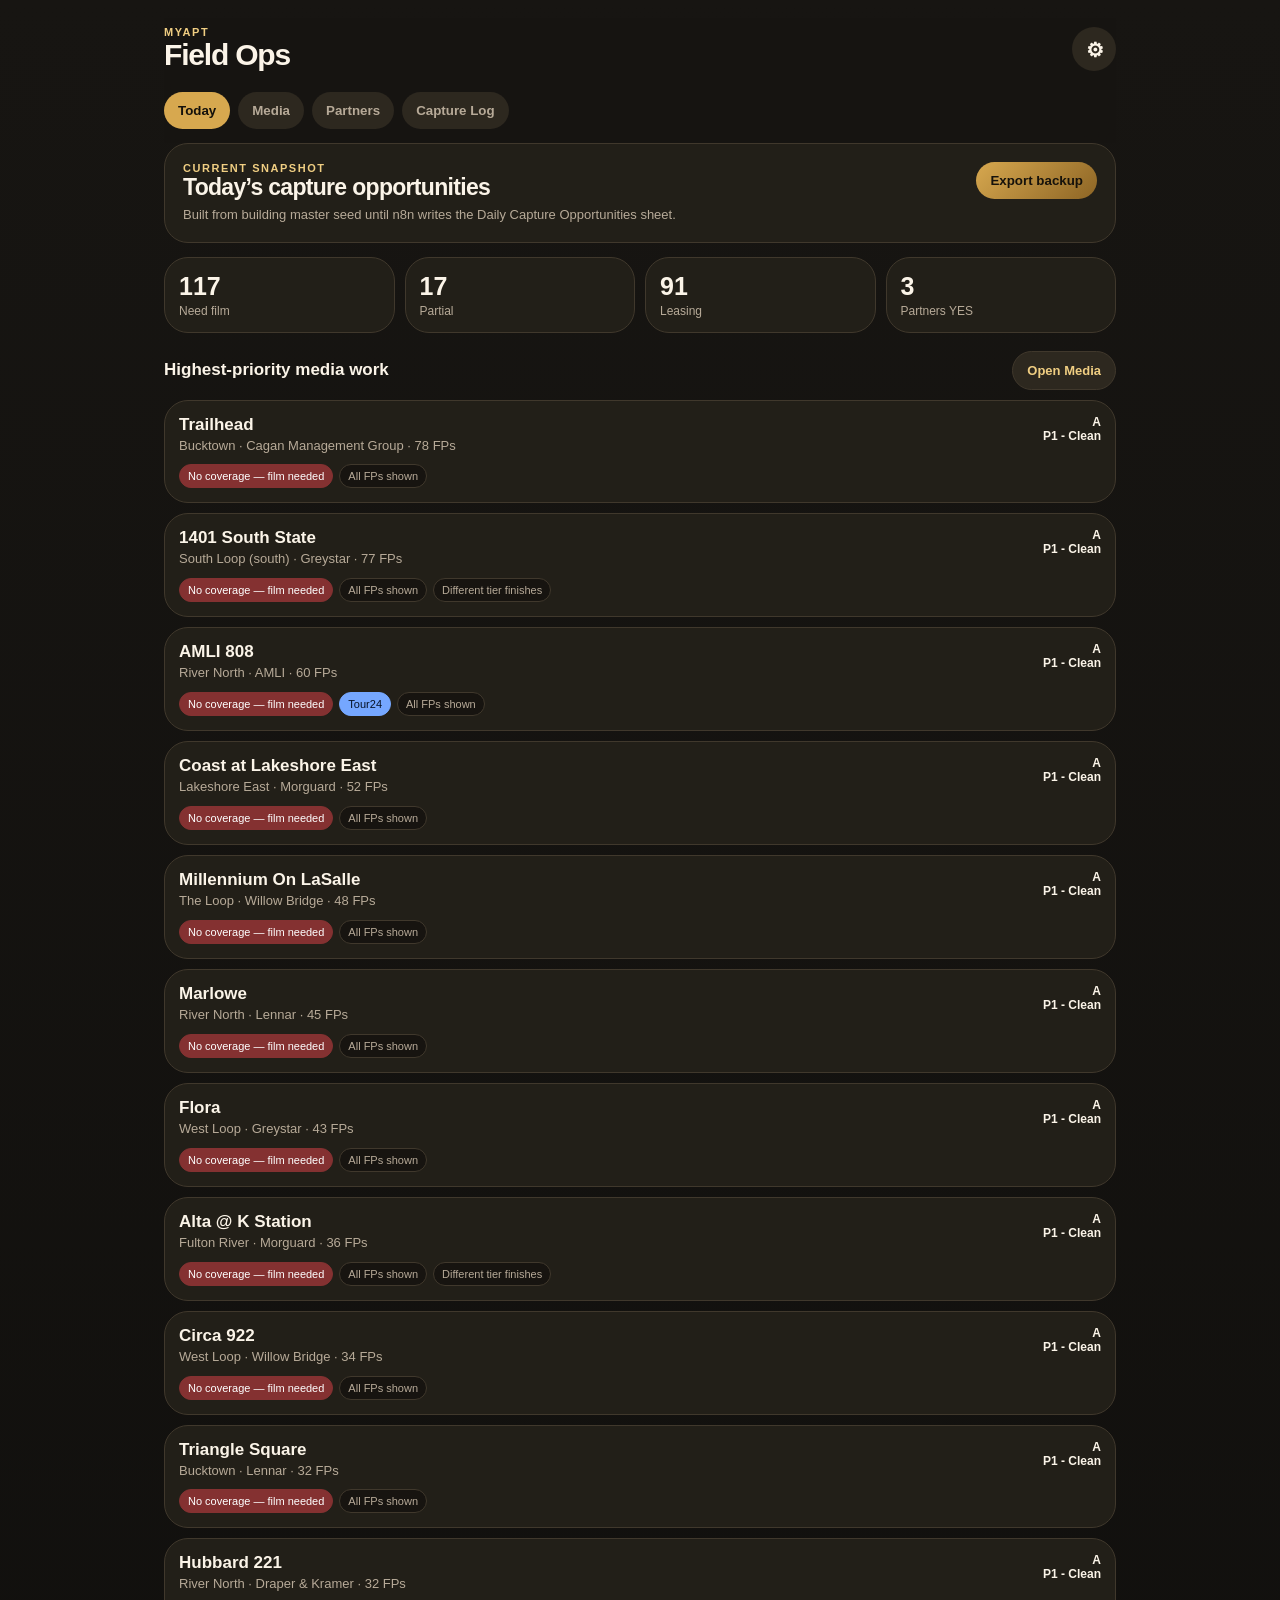
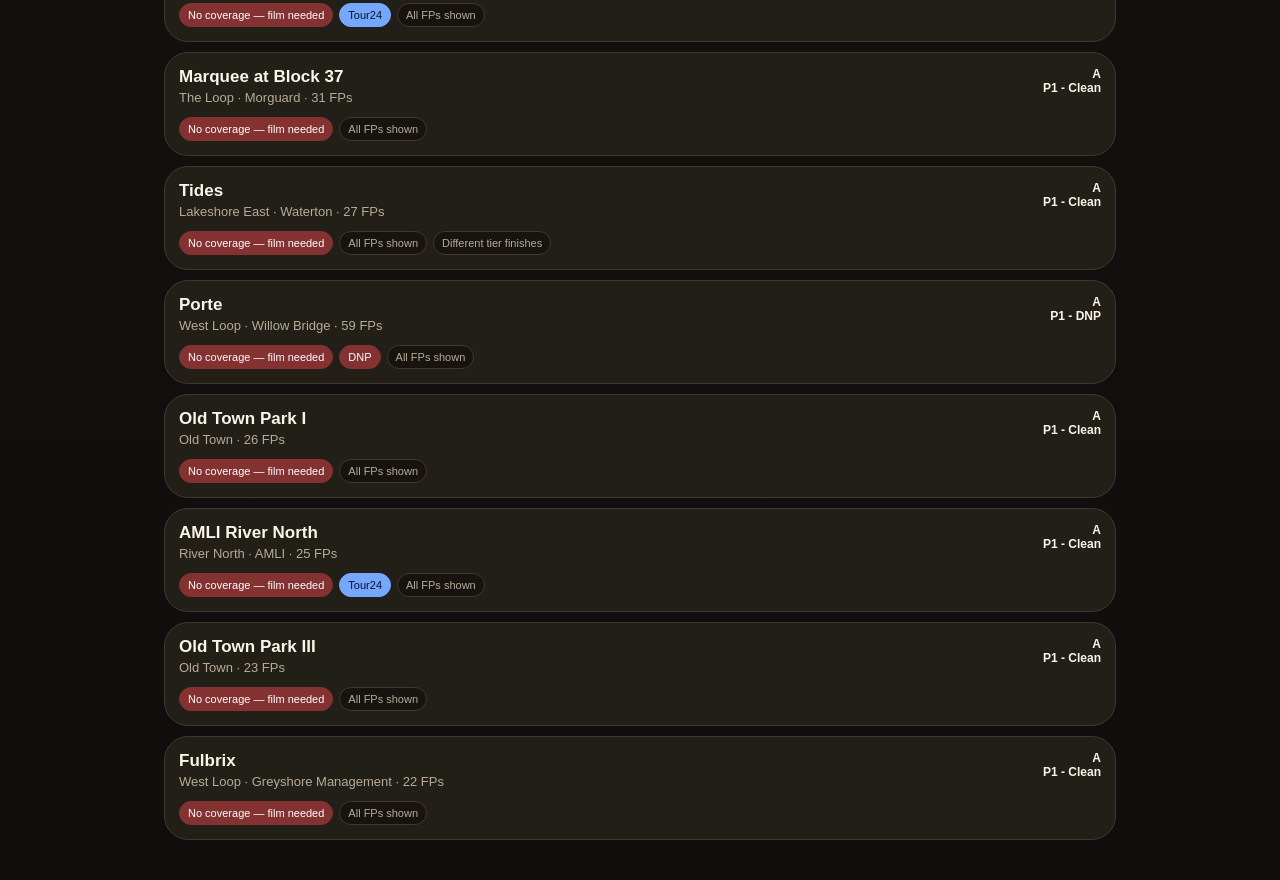
==== docs/index.html @ 85bb87fe "Prepare docs folder for GitHub Pages" ====
<!DOCTYPE html>
<html lang="en">
<head>
  <meta charset="UTF-8" />
  <meta name="viewport" content="width=device-width, initial-scale=1.0, maximum-scale=1.0, user-scalable=no, viewport-fit=cover" />
  <meta name="theme-color" content="#171512" />
  <meta name="apple-mobile-web-app-capable" content="yes" />
  <meta name="apple-mobile-web-app-title" content="myAPT Ops" />
  <title>myAPT Field Ops</title>
  <link rel="stylesheet" href="styles.css" />
</head>
<body>
  <div class="app" id="app">
    <header class="topbar">
      <div>
        <div class="eyebrow">myAPT</div>
        <h1>Field Ops</h1>
      </div>
      <button class="icon-btn" id="settingsBtn" aria-label="Settings">⚙</button>
    </header>

    <nav class="tabs" role="tablist">
      <button class="tab active" data-tab="today">Today</button>
      <button class="tab" data-tab="media">Media</button>
      <button class="tab" data-tab="partners">Partners</button>
      <button class="tab" data-tab="capture">Capture Log</button>
    </nav>

    <main>
      <section class="panel active" id="todayPanel">
        <div class="hero-card">
          <div>
            <div class="eyebrow">Current snapshot</div>
            <h2 id="todayTitle">Today’s capture opportunities</h2>
            <p id="todaySub">Built from building master seed until n8n writes the Daily Capture Opportunities sheet.</p>
          </div>
          <button class="primary-btn" id="exportStateBtn">Export backup</button>
        </div>
        <div class="stats-grid" id="todayStats"></div>
        <div class="section-head">
          <h3>Highest-priority media work</h3>
          <button class="small-btn" data-tab-jump="media">Open Media</button>
        </div>
        <div class="list" id="todayList"></div>
      </section>

      <section class="panel" id="mediaPanel">
        <div class="section-head">
          <div>
            <h3>Media buildings</h3>
            <p class="muted">Edit missing film status/details locally, then export sheet updates.</p>
          </div>
          <button class="small-btn" id="exportBuildingsCsvBtn">Export building updates</button>
        </div>
        <div class="toolbar">
          <input id="mediaSearch" class="search" placeholder="Search buildings, neighborhoods, management…" />
          <select id="mediaStatusFilter" class="select">
            <option value="urgent">Urgent filming</option>
            <option value="all">All buildings</option>
            <option value="No coverage — film needed">No coverage — film needed</option>
            <option value="Partial coverage — capture needed">Partial coverage — capture needed</option>
            <option value="Leasing follow-up needed">Leasing follow-up needed</option>
            <option value="Needs Review">Needs Review</option>
            <option value="YouTube usable for MVP">YouTube usable for MVP</option>
            <option value="Complete">Complete</option>
          </select>
        </div>
        <div class="chip-row" id="mediaNeighborhoods"></div>
        <div class="list" id="mediaList"></div>
      </section>

      <section class="panel" id="partnersPanel">
        <div class="section-head">
          <div>
            <h3>Partner outreach</h3>
            <p class="muted">Add local partner prospects, then export partner updates.</p>
          </div>
          <div class="actions compact-actions">
            <button class="small-btn" id="exportPartnersCsvBtn">Export partners</button>
            <button class="primary-btn" id="addPartnerBtn">Add partner</button>
          </div>
        </div>
        <div class="toolbar">
          <input id="partnerSearch" class="search" placeholder="Search partners, neighborhoods, categories…" />
          <select id="partnerFilter" class="select">
            <option value="tier1">Tier 1 to hit</option>
            <option value="all">All partners</option>
            <option value="YES">YES</option>
            <option value="REVISIT">Revisit</option>
            <option value="Pending">Not in / pending</option>
            <option value="NO">NO</option>
          </select>
        </div>
        <div class="yes-strip" id="partnerYesStrip"></div>
        <div class="list" id="partnerList"></div>
      </section>

      <section class="panel" id="capturePanel">
        <div class="section-head">
          <div>
            <h3>Captured units</h3>
            <p class="muted">Unit-level log: unit, beds, floorplan, direction, notes.</p>
          </div>
          <button class="primary-btn" id="quickCaptureBtn">Add capture</button>
        </div>
        <div class="list" id="captureList"></div>
      </section>
    </main>
  </div>

  <div class="drawer" id="buildingDrawer" aria-hidden="true">
    <div class="drawer-card large">
      <button class="close" data-close="buildingDrawer">×</button>
      <div id="buildingDetail"></div>
    </div>
  </div>

  <div class="drawer" id="partnerDrawer" aria-hidden="true">
    <div class="drawer-card">
      <button class="close" data-close="partnerDrawer">×</button>
      <div id="partnerDetail"></div>
    </div>
  </div>

  <div class="drawer" id="partnerFormDrawer" aria-hidden="true">
    <div class="drawer-card">
      <button class="close" data-close="partnerFormDrawer">×</button>
      <h2 id="partnerFormTitle">Add partner</h2>
      <form id="partnerForm" class="form">
        <input type="hidden" id="partnerFormId" />
        <label>Business name<input id="partnerBusinessName" required /></label>
        <label>Category<input id="partnerCategory" placeholder="Cafe / Bar / Fitness / Pet" /></label>
        <label>Neighborhood<input id="partnerNeighborhood" /></label>
        <label>Address<input id="partnerAddress" /></label>
        <label>Phone<input id="partnerPhone" /></label>
        <label>Tier<select id="partnerTier"><option>1</option><option>2</option><option>3</option></select></label>
        <label>Score<input id="partnerScore" placeholder="1-10" /></label>
        <label>Status<select id="partnerStatus"><option>Not Approached</option><option>Pending</option><option>REVISIT</option><option>YES</option><option>NO</option></select></label>
        <label>Nearby buildings<input id="partnerNearbyBuildings" /></label>
        <label>Notes<textarea id="partnerSeedNotes"></textarea></label>
        <button class="primary-btn" type="submit">Save partner</button>
      </form>
    </div>
  </div>

  <div class="drawer" id="buildingEditDrawer" aria-hidden="true">
    <div class="drawer-card">
      <button class="close" data-close="buildingEditDrawer">×</button>
      <h2>Edit building info</h2>
      <form id="buildingEditForm" class="form">
        <input type="hidden" id="editBuildingKey" />
        <label>Building name<input id="editBuildingName" required /></label>
        <label>Neighborhood<input id="editBuildingNeighborhood" /></label>
        <label>Management company<input id="editManagementCompany" /></label>
        <label>Website<input id="editWebsite" /></label>
        <label>Media status<select id="editMediaStatus"><option>No coverage — film needed</option><option>Partial coverage — capture needed</option><option>YouTube usable for MVP</option><option>Complete</option><option>Leasing follow-up needed</option><option>Needs Review</option></select></label>
        <label>Floorplans on website<select id="editFloorplanVisibility"><option></option><option>All FP Shown</option><option>Only shows On Market FP</option><option>Unsure</option></select></label>
        <label># of floorplans<input id="editFloorplanCount" inputmode="numeric" /></label>
        <label>Media Strategy 2 raw<input id="editMediaStrategy2" /></label>
        <label>Notes<textarea id="editBuildingNotes"></textarea></label>
        <label class="checkbox-label"><input type="checkbox" id="editDnp" /> DNP</label>
        <label class="checkbox-label"><input type="checkbox" id="editMuteAlerts" /> Muted alerts / suppress n8n</label>
        <button class="primary-btn" type="submit">Save building</button>
      </form>
    </div>
  </div>

  <div class="drawer" id="captureDrawer" aria-hidden="true">
    <div class="drawer-card">
      <button class="close" data-close="captureDrawer">×</button>
      <h2 id="captureFormTitle">Add captured unit</h2>
      <form id="captureForm" class="form">
        <input type="hidden" id="captureId" />
        <label>Building<select id="captureBuilding" required></select></label>
        <label>Unit number<input id="captureUnit" placeholder="2407" required /></label>
        <label>Bed count<input id="captureBeds" placeholder="1 bed / Studio / 2" /></label>
        <label>Floorplan<input id="captureFloorplan" placeholder="A3" /></label>
        <label>Direction<input id="captureDirection" placeholder="East / city view / courtyard" /></label>
        <label>Notes<textarea id="captureNotes" placeholder="Good light, same stack as 2405, needs reshoot…"></textarea></label>
        <button class="primary-btn" type="submit">Save capture</button>
      </form>
    </div>
  </div>

  <div class="drawer" id="settingsDrawer" aria-hidden="true">
    <div class="drawer-card">
      <button class="close" data-close="settingsDrawer">×</button>
      <h2>Settings & data</h2>
      <div class="settings-block">
        <h3>Google Sheets sync</h3>
        <p class="muted">Paste the deployed Apps Script Web App URL to pull/push Buildings, Partners, Captures, and Daily Opportunities.</p>
        <label>Sync endpoint<input id="syncEndpoint" placeholder="https://script.google.com/macros/s/.../exec" /></label>
        <div class="actions compact-actions">
          <button class="small-btn" id="saveSyncEndpointBtn">Save endpoint</button>
          <button class="small-btn" id="pullSheetsBtn">Pull from Sheets</button>
          <button class="small-btn" id="pushSheetsBtn">Push to Sheets</button>
        </div>
      </div>
      <div class="settings-block">
        <h3>Daily Capture Opportunities</h3>
        <p class="muted">Import the CSV/JSON that n8n writes. Until then, Today is derived from the building master.</p>
        <input type="file" id="dailyImport" accept=".json,.csv" />
      </div>
      <div class="settings-block">
        <h3>Backup / restore</h3>
        <button class="small-btn" id="exportJsonBtn">Export JSON backup</button>
        <button class="small-btn" id="exportAllCsvBtn">Export all CSVs</button>
        <input type="file" id="restoreJson" accept=".json" />
      </div>
      <div class="settings-block danger-zone">
        <h3>Reset</h3>
        <button class="danger-btn" id="resetBtn">Reset local data to seed</button>
      </div>
    </div>
  </div>

  <div class="toast" id="toast"></div>
  <script src="seed-data.js"></script>
  <script src="app.js"></script>
</body>
</html>
---- docs/styles.css ----
:root{--bg:#171512;--card:#242019;--card2:#2d281f;--ink:#fbf4e8;--muted:#b7aa98;--gold:#d7a84f;--gold2:#f0ce82;--green:#50c878;--red:#e06464;--line:#40382c;--blue:#75a7ff}*{box-sizing:border-box}body{margin:0;background:linear-gradient(180deg,#171512,#0f0e0c);color:var(--ink);font-family:-apple-system,BlinkMacSystemFont,"Segoe UI",sans-serif}.app{max-width:980px;margin:0 auto;min-height:100vh;padding:18px 14px 90px}.topbar{display:flex;align-items:center;justify-content:space-between;gap:12px;position:sticky;top:0;background:rgba(23,21,18,.92);backdrop-filter:blur(12px);z-index:10;padding:8px 0 12px}.eyebrow{text-transform:uppercase;letter-spacing:.14em;color:var(--gold2);font-size:11px;font-weight:800}h1,h2,h3,p{margin:0}h1{font-size:30px;letter-spacing:-.04em}h2{font-size:23px;letter-spacing:-.03em}h3{font-size:17px}.icon-btn,.small-btn,.primary-btn,.danger-btn,.tab,.chip{border:0;border-radius:999px;padding:11px 14px;font-weight:800;color:var(--ink);background:var(--card2)}.icon-btn{width:44px;height:44px;font-size:20px}.primary-btn{background:linear-gradient(135deg,var(--gold),#8d6525);color:#16120b}.danger-btn{background:#4a2020;color:#ffdede}.small-btn{font-size:13px;color:var(--gold2);border:1px solid var(--line)}.tabs{display:flex;gap:8px;overflow-x:auto;padding:8px 0 14px;position:sticky;top:64px;background:rgba(23,21,18,.9);backdrop-filter:blur(12px);z-index:9}.tab{white-space:nowrap;color:var(--muted)}.tab.active{background:var(--gold);color:#15110b}.panel{display:none}.panel.active{display:block}.hero-card,.card,.drawer-card,.stat,.empty{background:rgba(36,32,25,.94);border:1px solid var(--line);border-radius:24px}.hero-card{padding:18px;display:flex;gap:14px;align-items:flex-start;justify-content:space-between;margin-bottom:14px}.hero-card p,.muted{color:var(--muted);font-size:13px;line-height:1.35;margin-top:5px}.stats-grid{display:grid;grid-template-columns:repeat(2,1fr);gap:10px;margin:12px 0 18px}.stat{padding:14px}.stat b{font-size:25px}.stat span{display:block;color:var(--muted);font-size:12px;margin-top:3px}.section-head{display:flex;align-items:center;justify-content:space-between;gap:12px;margin:18px 0 10px}.toolbar{display:grid;grid-template-columns:1fr;gap:10px;margin:6px 0 10px}.search,.select,input,textarea,select{width:100%;border:1px solid var(--line);background:#15130f;color:var(--ink);border-radius:16px;padding:13px 14px;font-size:16px}textarea{min-height:100px;resize:vertical}.chip-row{display:flex;gap:8px;overflow:auto;padding:4px 0 12px}.chip{font-size:13px;color:var(--muted);white-space:nowrap;border:1px solid var(--line)}.chip.active{color:#14100a;background:var(--gold)}.list{display:grid;gap:10px}.card{padding:14px;display:grid;grid-template-columns:1fr auto;gap:10px;align-items:start}.card:active{transform:scale(.99)}.card-title{font-weight:900;font-size:17px}.card-sub{color:var(--muted);font-size:13px;margin-top:3px;line-height:1.3}.badges{display:flex;flex-wrap:wrap;gap:6px;margin-top:10px}.badge{font-size:11px;border:1px solid var(--line);border-radius:999px;padding:5px 8px;color:var(--muted);background:#171410}.badge.gold{color:#17120b;background:var(--gold);border-color:var(--gold)}.badge.green{color:#092211;background:var(--green);border-color:var(--green)}.badge.red{color:#fff;background:#843131;border-color:#843131}.badge.blue{color:#071327;background:var(--blue);border-color:var(--blue)}.status-pill{text-align:right;font-size:12px;font-weight:900;max-width:138px}.yes-strip{display:none;background:#1d2b20;border:1px solid #34583b;color:#c8ffd2;border-radius:18px;padding:10px 12px;margin:8px 0 12px;font-size:13px;line-height:1.35}.drawer{position:fixed;inset:0;background:rgba(0,0,0,.62);display:none;z-index:50;align-items:flex-end}.drawer.open{display:flex}.drawer-card{width:100%;max-width:760px;margin:0 auto;max-height:92vh;overflow:auto;padding:20px;border-radius:26px 26px 0 0;position:relative}.drawer-card.large{max-width:900px}.close{position:absolute;right:14px;top:12px;border:0;background:#171410;color:var(--ink);font-size:26px;border-radius:50%;width:42px;height:42px}.detail-grid{display:grid;gap:10px;margin-top:14px}.detail-row{background:#171410;border:1px solid var(--line);border-radius:16px;padding:12px}.detail-row label,.form label{display:block;color:var(--muted);font-size:12px;font-weight:800;text-transform:uppercase;letter-spacing:.08em;margin-bottom:7px}.detail-row div{line-height:1.35}.actions{display:flex;flex-wrap:wrap;gap:8px;margin-top:14px}.form{display:grid;gap:12px;margin-top:12px}.settings-block{padding:14px 0;border-bottom:1px solid var(--line)}.danger-zone{border-bottom:0}.toast{position:fixed;left:50%;bottom:22px;transform:translateX(-50%) translateY(20px);opacity:0;background:var(--gold);color:#15100a;padding:12px 16px;border-radius:999px;font-weight:900;z-index:80;transition:.2s}.toast.show{opacity:1;transform:translateX(-50%) translateY(0)}.empty{padding:20px;color:var(--muted);text-align:center}.link{color:var(--gold2);word-break:break-word}.two-col{display:grid;grid-template-columns:1fr;gap:10px}.capture-item{border-left:4px solid var(--gold)}@media(min-width:760px){.toolbar{grid-template-columns:1fr 260px}.stats-grid{grid-template-columns:repeat(4,1fr)}.two-col{grid-template-columns:1fr 1fr}.drawer{align-items:center}.drawer-card{border-radius:26px}.app{padding-bottom:40px}}.compact-actions{margin-top:0;justify-content:flex-end}.checkbox-label{display:flex!important;gap:10px;align-items:center;color:var(--ink)!important;text-transform:none!important;letter-spacing:0!important;font-size:15px!important}.checkbox-label input{width:auto}.form .checkbox-label{margin:4px 0 0}
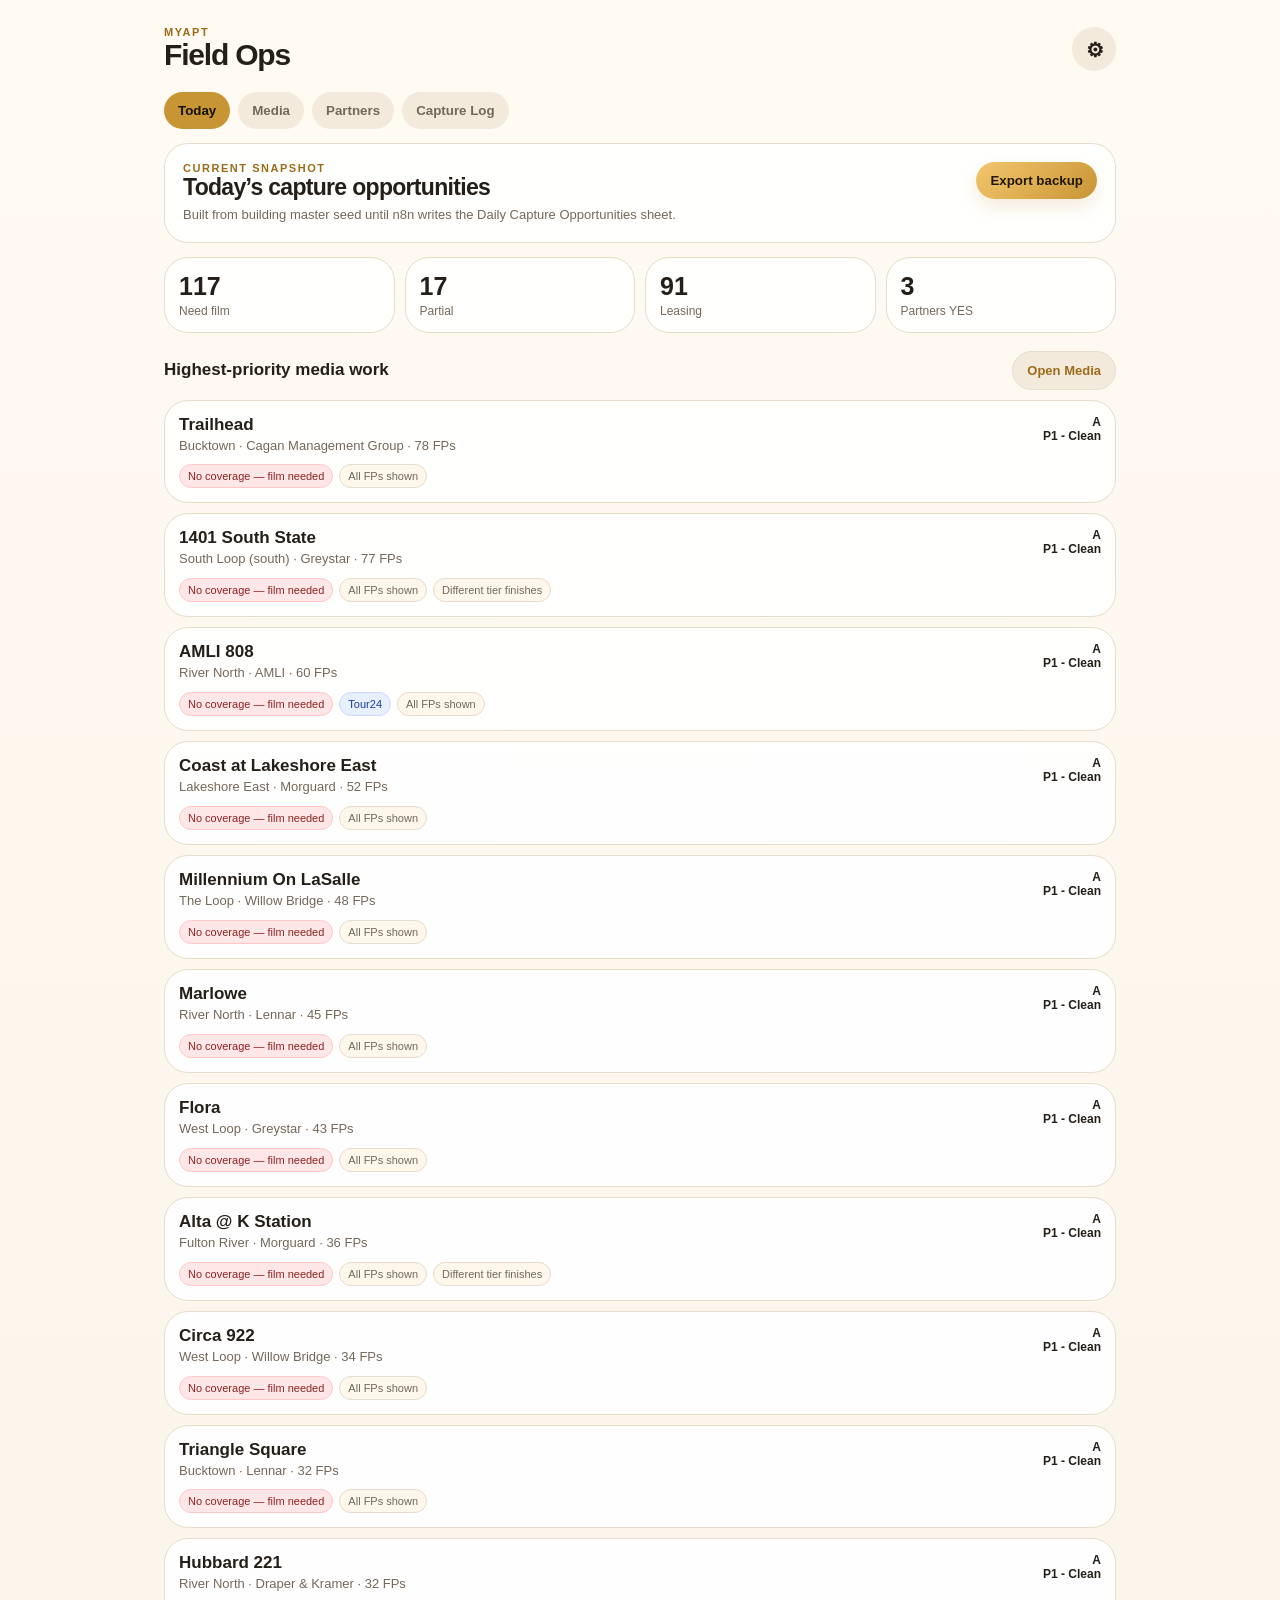
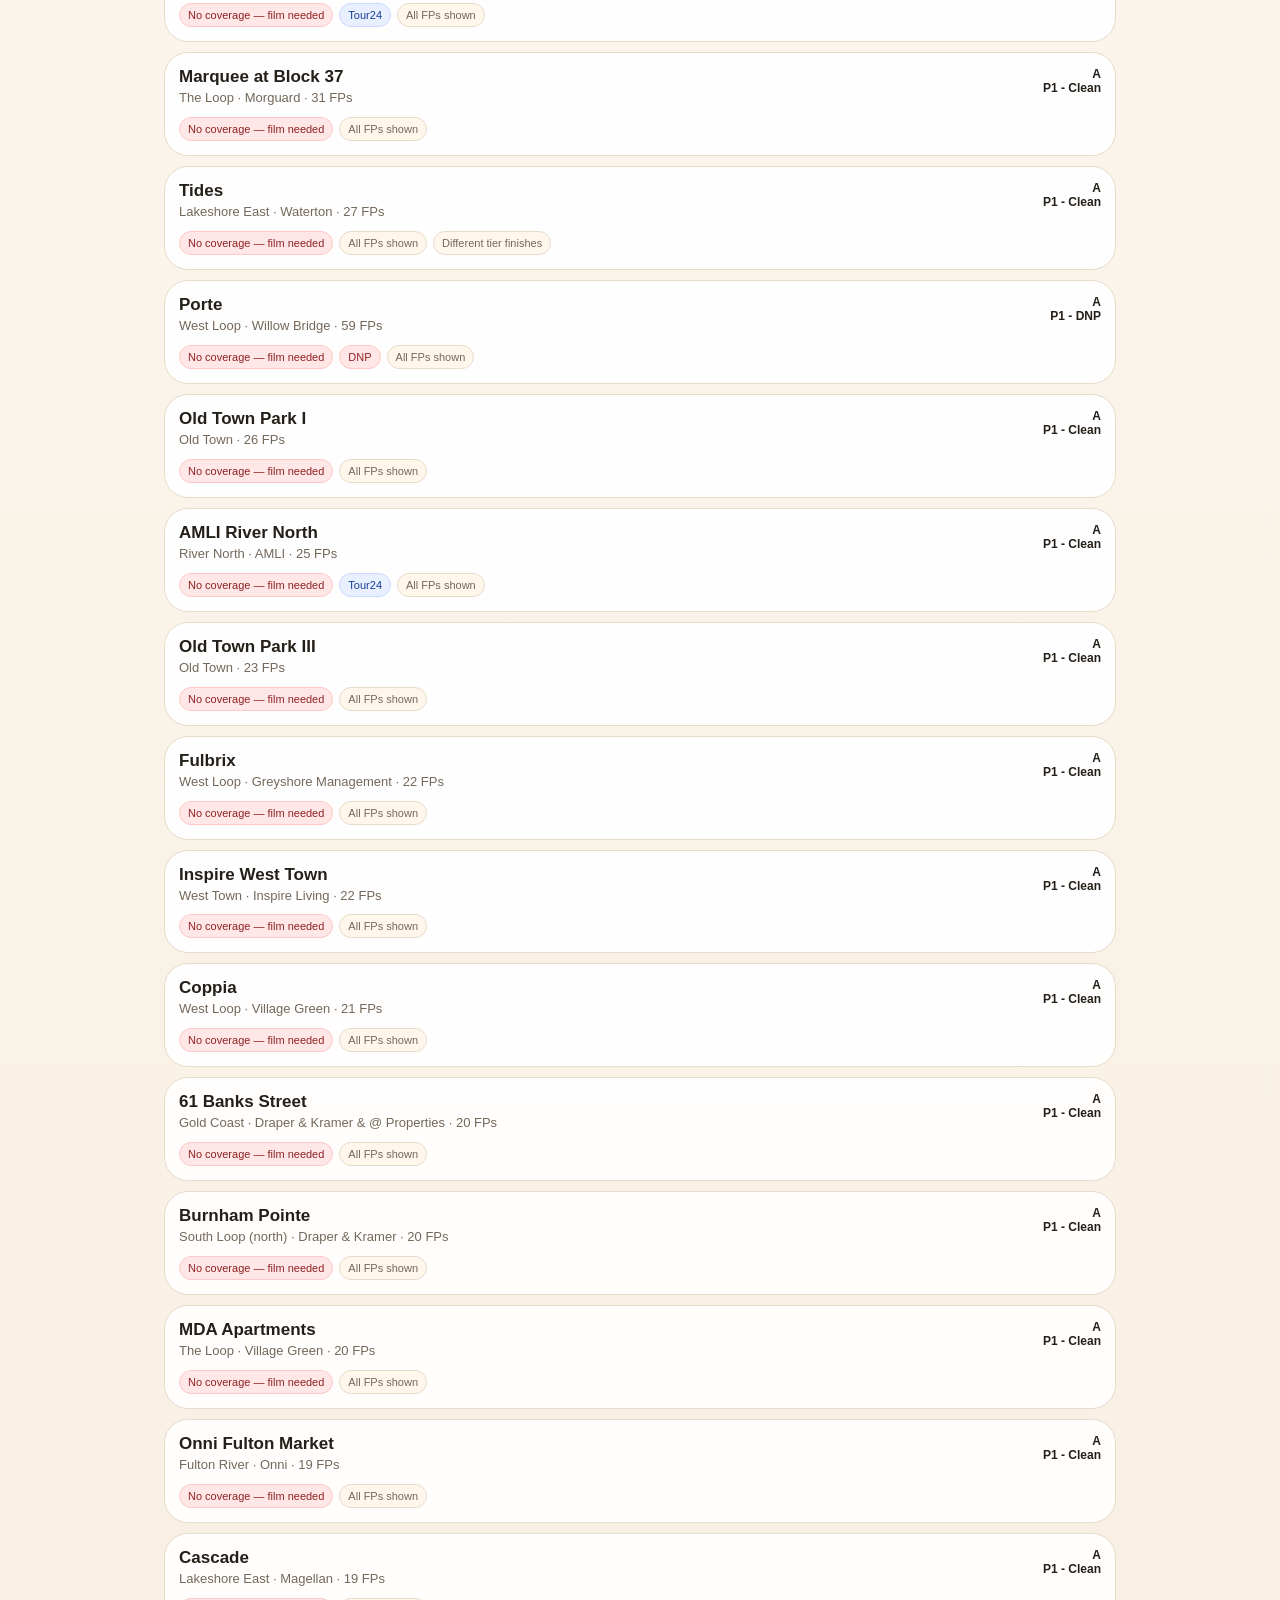
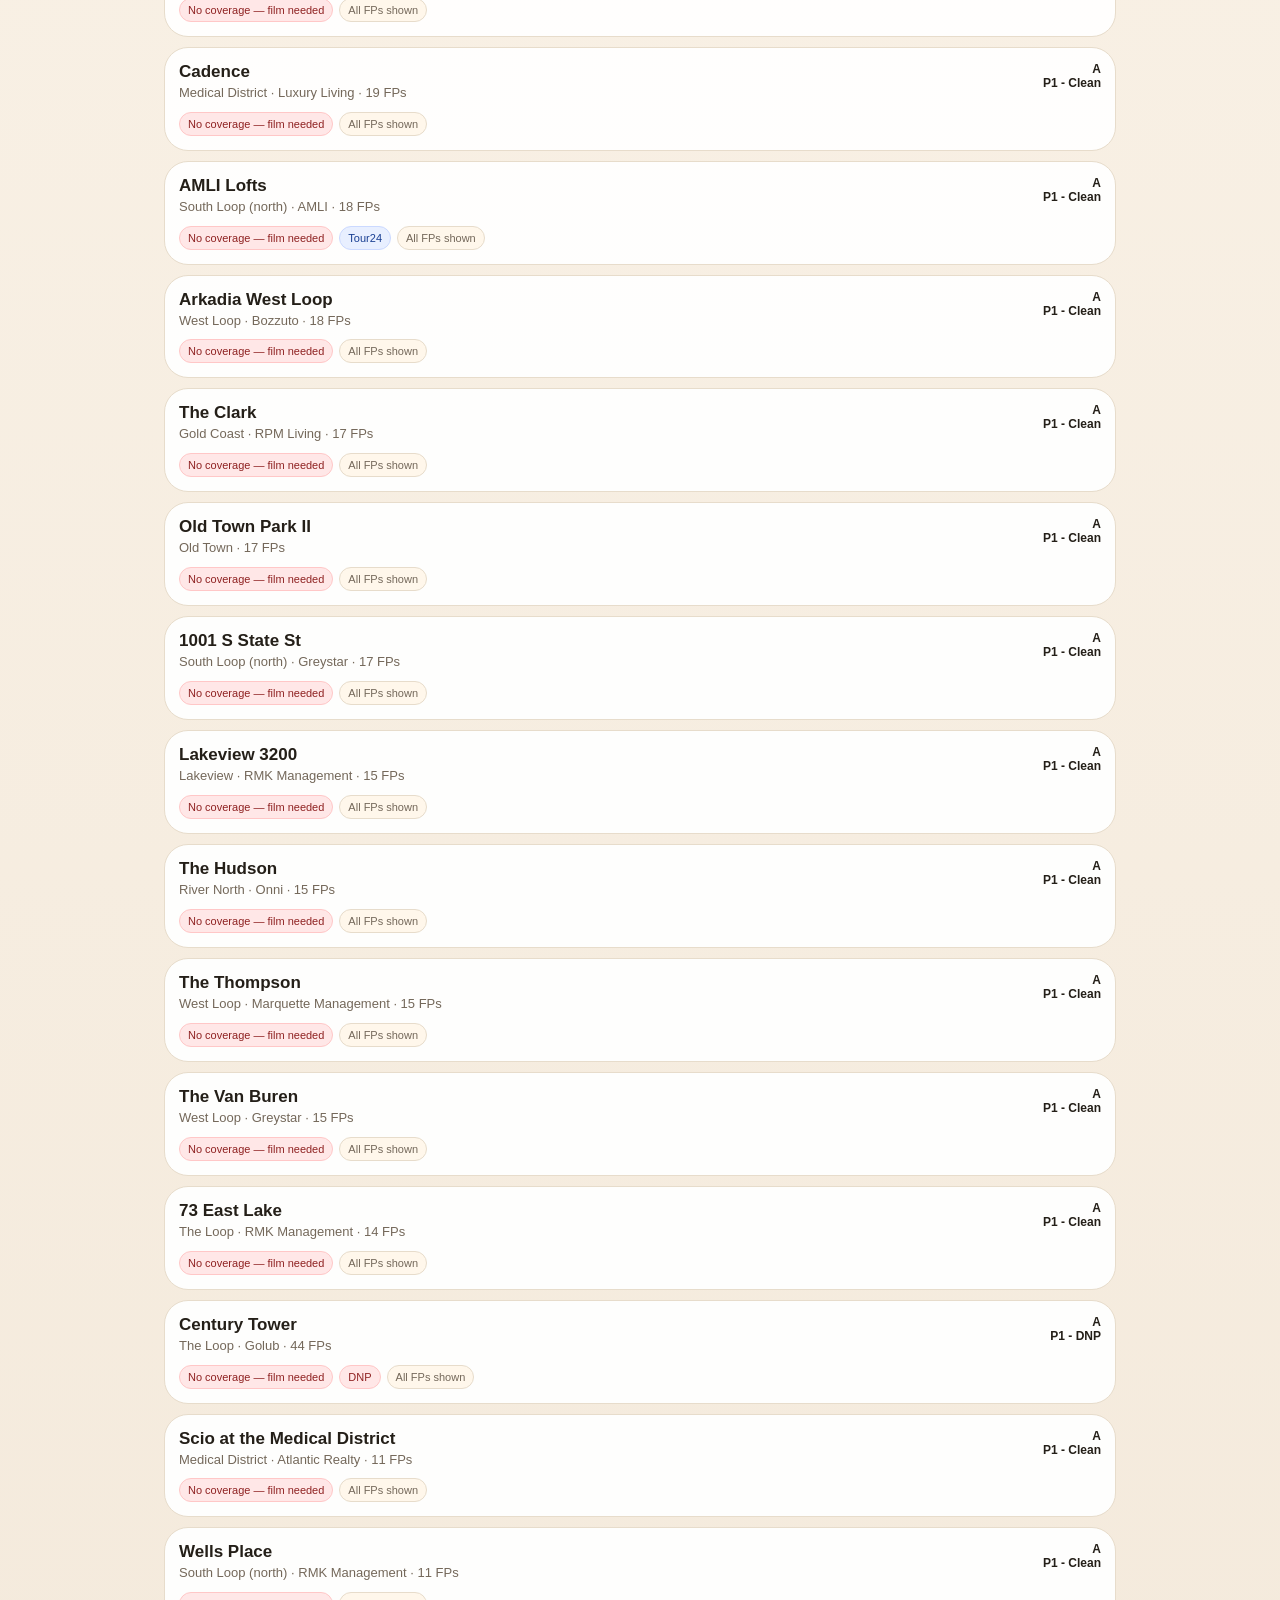
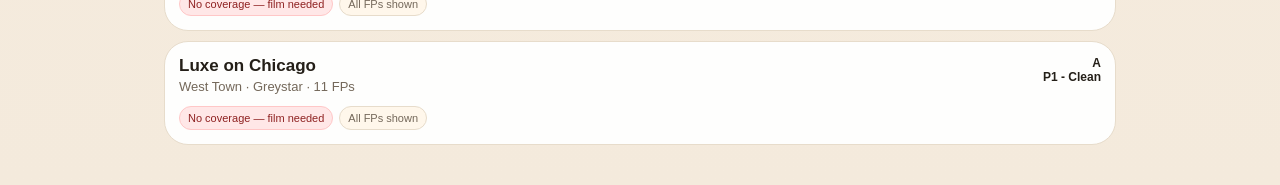
==== commit f2baeabc: "Add partner outreach queue" ====
--- a/docs/index.html
+++ b/docs/index.html
@@ -92,6 +92,17 @@
           </select>
         </div>
         <div class="yes-strip" id="partnerYesStrip"></div>
+        <div class="section-head">
+          <div>
+            <h3>Today’s partner queue</h3>
+            <p class="muted">Businesses you plan to approach today.</p>
+          </div>
+          <button class="small-btn" id="clearPartnerQueueBtn">Clear queue</button>
+        </div>
+        <div class="list" id="partnerQueue"></div>
+        <div class="section-head">
+          <h3>Partner list</h3>
+        </div>
         <div class="list" id="partnerList"></div>
       </section>
 
--- a/docs/styles.css
+++ b/docs/styles.css
@@ -1 +1 @@
-:root{--bg:#171512;--card:#242019;--card2:#2d281f;--ink:#fbf4e8;--muted:#b7aa98;--gold:#d7a84f;--gold2:#f0ce82;--green:#50c878;--red:#e06464;--line:#40382c;--blue:#75a7ff}*{box-sizing:border-box}body{margin:0;background:linear-gradient(180deg,#171512,#0f0e0c);color:var(--ink);font-family:-apple-system,BlinkMacSystemFont,"Segoe UI",sans-serif}.app{max-width:980px;margin:0 auto;min-height:100vh;padding:18px 14px 90px}.topbar{display:flex;align-items:center;justify-content:space-between;gap:12px;position:sticky;top:0;background:rgba(23,21,18,.92);backdrop-filter:blur(12px);z-index:10;padding:8px 0 12px}.eyebrow{text-transform:uppercase;letter-spacing:.14em;color:var(--gold2);font-size:11px;font-weight:800}h1,h2,h3,p{margin:0}h1{font-size:30px;letter-spacing:-.04em}h2{font-size:23px;letter-spacing:-.03em}h3{font-size:17px}.icon-btn,.small-btn,.primary-btn,.danger-btn,.tab,.chip{border:0;border-radius:999px;padding:11px 14px;font-weight:800;color:var(--ink);background:var(--card2)}.icon-btn{width:44px;height:44px;font-size:20px}.primary-btn{background:linear-gradient(135deg,var(--gold),#8d6525);color:#16120b}.danger-btn{background:#4a2020;color:#ffdede}.small-btn{font-size:13px;color:var(--gold2);border:1px solid var(--line)}.tabs{display:flex;gap:8px;overflow-x:auto;padding:8px 0 14px;position:sticky;top:64px;background:rgba(23,21,18,.9);backdrop-filter:blur(12px);z-index:9}.tab{white-space:nowrap;color:var(--muted)}.tab.active{background:var(--gold);color:#15110b}.panel{display:none}.panel.active{display:block}.hero-card,.card,.drawer-card,.stat,.empty{background:rgba(36,32,25,.94);border:1px solid var(--line);border-radius:24px}.hero-card{padding:18px;display:flex;gap:14px;align-items:flex-start;justify-content:space-between;margin-bottom:14px}.hero-card p,.muted{color:var(--muted);font-size:13px;line-height:1.35;margin-top:5px}.stats-grid{display:grid;grid-template-columns:repeat(2,1fr);gap:10px;margin:12px 0 18px}.stat{padding:14px}.stat b{font-size:25px}.stat span{display:block;color:var(--muted);font-size:12px;margin-top:3px}.section-head{display:flex;align-items:center;justify-content:space-between;gap:12px;margin:18px 0 10px}.toolbar{display:grid;grid-template-columns:1fr;gap:10px;margin:6px 0 10px}.search,.select,input,textarea,select{width:100%;border:1px solid var(--line);background:#15130f;color:var(--ink);border-radius:16px;padding:13px 14px;font-size:16px}textarea{min-height:100px;resize:vertical}.chip-row{display:flex;gap:8px;overflow:auto;padding:4px 0 12px}.chip{font-size:13px;color:var(--muted);white-space:nowrap;border:1px solid var(--line)}.chip.active{color:#14100a;background:var(--gold)}.list{display:grid;gap:10px}.card{padding:14px;display:grid;grid-template-columns:1fr auto;gap:10px;align-items:start}.card:active{transform:scale(.99)}.card-title{font-weight:900;font-size:17px}.card-sub{color:var(--muted);font-size:13px;margin-top:3px;line-height:1.3}.badges{display:flex;flex-wrap:wrap;gap:6px;margin-top:10px}.badge{font-size:11px;border:1px solid var(--line);border-radius:999px;padding:5px 8px;color:var(--muted);background:#171410}.badge.gold{color:#17120b;background:var(--gold);border-color:var(--gold)}.badge.green{color:#092211;background:var(--green);border-color:var(--green)}.badge.red{color:#fff;background:#843131;border-color:#843131}.badge.blue{color:#071327;background:var(--blue);border-color:var(--blue)}.status-pill{text-align:right;font-size:12px;font-weight:900;max-width:138px}.yes-strip{display:none;background:#1d2b20;border:1px solid #34583b;color:#c8ffd2;border-radius:18px;padding:10px 12px;margin:8px 0 12px;font-size:13px;line-height:1.35}.drawer{position:fixed;inset:0;background:rgba(0,0,0,.62);display:none;z-index:50;align-items:flex-end}.drawer.open{display:flex}.drawer-card{width:100%;max-width:760px;margin:0 auto;max-height:92vh;overflow:auto;padding:20px;border-radius:26px 26px 0 0;position:relative}.drawer-card.large{max-width:900px}.close{position:absolute;right:14px;top:12px;border:0;background:#171410;color:var(--ink);font-size:26px;border-radius:50%;width:42px;height:42px}.detail-grid{display:grid;gap:10px;margin-top:14px}.detail-row{background:#171410;border:1px solid var(--line);border-radius:16px;padding:12px}.detail-row label,.form label{display:block;color:var(--muted);font-size:12px;font-weight:800;text-transform:uppercase;letter-spacing:.08em;margin-bottom:7px}.detail-row div{line-height:1.35}.actions{display:flex;flex-wrap:wrap;gap:8px;margin-top:14px}.form{display:grid;gap:12px;margin-top:12px}.settings-block{padding:14px 0;border-bottom:1px solid var(--line)}.danger-zone{border-bottom:0}.toast{position:fixed;left:50%;bottom:22px;transform:translateX(-50%) translateY(20px);opacity:0;background:var(--gold);color:#15100a;padding:12px 16px;border-radius:999px;font-weight:900;z-index:80;transition:.2s}.toast.show{opacity:1;transform:translateX(-50%) translateY(0)}.empty{padding:20px;color:var(--muted);text-align:center}.link{color:var(--gold2);word-break:break-word}.two-col{display:grid;grid-template-columns:1fr;gap:10px}.capture-item{border-left:4px solid var(--gold)}@media(min-width:760px){.toolbar{grid-template-columns:1fr 260px}.stats-grid{grid-template-columns:repeat(4,1fr)}.two-col{grid-template-columns:1fr 1fr}.drawer{align-items:center}.drawer-card{border-radius:26px}.app{padding-bottom:40px}}.compact-actions{margin-top:0;justify-content:flex-end}.checkbox-label{display:flex!important;gap:10px;align-items:center;color:var(--ink)!important;text-transform:none!important;letter-spacing:0!important;font-size:15px!important}.checkbox-label input{width:auto}.form .checkbox-label{margin:4px 0 0}
+:root{--bg:#fffaf2;--card:#ffffff;--card2:#f4eadc;--ink:#241f18;--muted:#74685a;--gold:#c89535;--gold2:#9d6b18;--green:#2f9e5b;--red:#d75353;--line:#e7dccb;--blue:#4f7edc}*{box-sizing:border-box}body{margin:0;background:linear-gradient(180deg,#fffaf2,#f4eadc);color:var(--ink);font-family:-apple-system,BlinkMacSystemFont,"Segoe UI",sans-serif}.app{max-width:980px;margin:0 auto;min-height:100vh;padding:18px 14px 90px}.topbar{display:flex;align-items:center;justify-content:space-between;gap:12px;position:sticky;top:0;background:rgba(255,250,242,.92);backdrop-filter:blur(12px);z-index:10;padding:8px 0 12px}.eyebrow{text-transform:uppercase;letter-spacing:.14em;color:var(--gold2);font-size:11px;font-weight:800}h1,h2,h3,p{margin:0}h1{font-size:30px;letter-spacing:-.04em}h2{font-size:23px;letter-spacing:-.03em}h3{font-size:17px}.icon-btn,.small-btn,.primary-btn,.danger-btn,.tab,.chip{border:0;border-radius:999px;padding:11px 14px;font-weight:800;color:var(--ink);background:var(--card2)}.icon-btn{width:44px;height:44px;font-size:20px}.primary-btn{background:linear-gradient(135deg,#f3c66d,var(--gold));color:#241704;box-shadow:0 8px 18px rgba(200,149,53,.18)}.danger-btn{background:#ffe3e3;color:#9d2626}.small-btn{font-size:13px;color:var(--gold2);border:1px solid var(--line)}.tabs{display:flex;gap:8px;overflow-x:auto;padding:8px 0 14px;position:sticky;top:64px;background:rgba(255,250,242,.9);backdrop-filter:blur(12px);z-index:9}.tab{white-space:nowrap;color:var(--muted)}.tab.active{background:var(--gold);color:#15110b}.panel{display:none}.panel.active{display:block}.hero-card,.card,.drawer-card,.stat,.empty{background:rgba(255,255,255,.94);border:1px solid var(--line);border-radius:24px}.hero-card{padding:18px;display:flex;gap:14px;align-items:flex-start;justify-content:space-between;margin-bottom:14px}.hero-card p,.muted{color:var(--muted);font-size:13px;line-height:1.35;margin-top:5px}.stats-grid{display:grid;grid-template-columns:repeat(2,1fr);gap:10px;margin:12px 0 18px}.stat{padding:14px}.stat b{font-size:25px}.stat span{display:block;color:var(--muted);font-size:12px;margin-top:3px}.section-head{display:flex;align-items:center;justify-content:space-between;gap:12px;margin:18px 0 10px}.toolbar{display:grid;grid-template-columns:1fr;gap:10px;margin:6px 0 10px}.search,.select,input,textarea,select{width:100%;border:1px solid var(--line);background:#fffdf9;color:var(--ink);border-radius:16px;padding:13px 14px;font-size:16px}textarea{min-height:100px;resize:vertical}.chip-row{display:flex;gap:8px;overflow:auto;padding:4px 0 12px}.chip{font-size:13px;color:var(--muted);white-space:nowrap;border:1px solid var(--line)}.chip.active{color:#14100a;background:var(--gold)}.list{display:grid;gap:10px}.card{padding:14px;display:grid;grid-template-columns:1fr auto;gap:10px;align-items:start}.card:active{transform:scale(.99)}.card-title{font-weight:900;font-size:17px}.card-sub{color:var(--muted);font-size:13px;margin-top:3px;line-height:1.3}.badges{display:flex;flex-wrap:wrap;gap:6px;margin-top:10px}.badge{font-size:11px;border:1px solid var(--line);border-radius:999px;padding:5px 8px;color:var(--muted);background:#fff7eb}.badge.gold{color:#6b470f;background:#fff0cf;border-color:#f0cc80}.badge.green{color:#176236;background:#e7f7ed;border-color:#bde4ca}.badge.red{color:#8f2222;background:#ffe7e7;border-color:#ffc7c7}.badge.blue{color:#193f93;background:#e8efff;border-color:#cbd9ff}.status-pill{text-align:right;font-size:12px;font-weight:900;max-width:138px}.yes-strip{display:none;background:#e8f7ed;border:1px solid #b9e1c5;color:#1f6d3b;border-radius:18px;padding:10px 12px;margin:8px 0 12px;font-size:13px;line-height:1.35}.drawer{position:fixed;inset:0;background:rgba(36,31,24,.34);display:none;z-index:50;align-items:flex-end}.drawer.open{display:flex}.drawer-card{width:100%;max-width:760px;margin:0 auto;max-height:92vh;overflow:auto;padding:20px;border-radius:26px 26px 0 0;position:relative}.drawer-card.large{max-width:900px}.close{position:absolute;right:14px;top:12px;border:0;background:#fff7eb;color:var(--ink);font-size:26px;border-radius:50%;width:42px;height:42px}.detail-grid{display:grid;gap:10px;margin-top:14px}.detail-row{background:#fff7eb;border:1px solid var(--line);border-radius:16px;padding:12px}.detail-row label,.form label{display:block;color:var(--muted);font-size:12px;font-weight:800;text-transform:uppercase;letter-spacing:.08em;margin-bottom:7px}.detail-row div{line-height:1.35}.actions{display:flex;flex-wrap:wrap;gap:8px;margin-top:14px}.form{display:grid;gap:12px;margin-top:12px}.settings-block{padding:14px 0;border-bottom:1px solid var(--line)}.danger-zone{border-bottom:0}.toast{position:fixed;left:50%;bottom:22px;transform:translateX(-50%) translateY(20px);opacity:0;background:var(--gold);color:#15100a;padding:12px 16px;border-radius:999px;font-weight:900;z-index:80;transition:.2s}.toast.show{opacity:1;transform:translateX(-50%) translateY(0)}.empty{padding:20px;color:var(--muted);text-align:center}.link{color:var(--gold2);word-break:break-word}.two-col{display:grid;grid-template-columns:1fr;gap:10px}.capture-item{border-left:4px solid var(--gold)}@media(min-width:760px){.toolbar{grid-template-columns:1fr 260px}.stats-grid{grid-template-columns:repeat(4,1fr)}.two-col{grid-template-columns:1fr 1fr}.drawer{align-items:center}.drawer-card{border-radius:26px}.app{padding-bottom:40px}}.compact-actions{margin-top:0;justify-content:flex-end}.checkbox-label{display:flex!important;gap:10px;align-items:center;color:var(--ink)!important;text-transform:none!important;letter-spacing:0!important;font-size:15px!important}.checkbox-label input{width:auto}.form .checkbox-label{margin:4px 0 0}
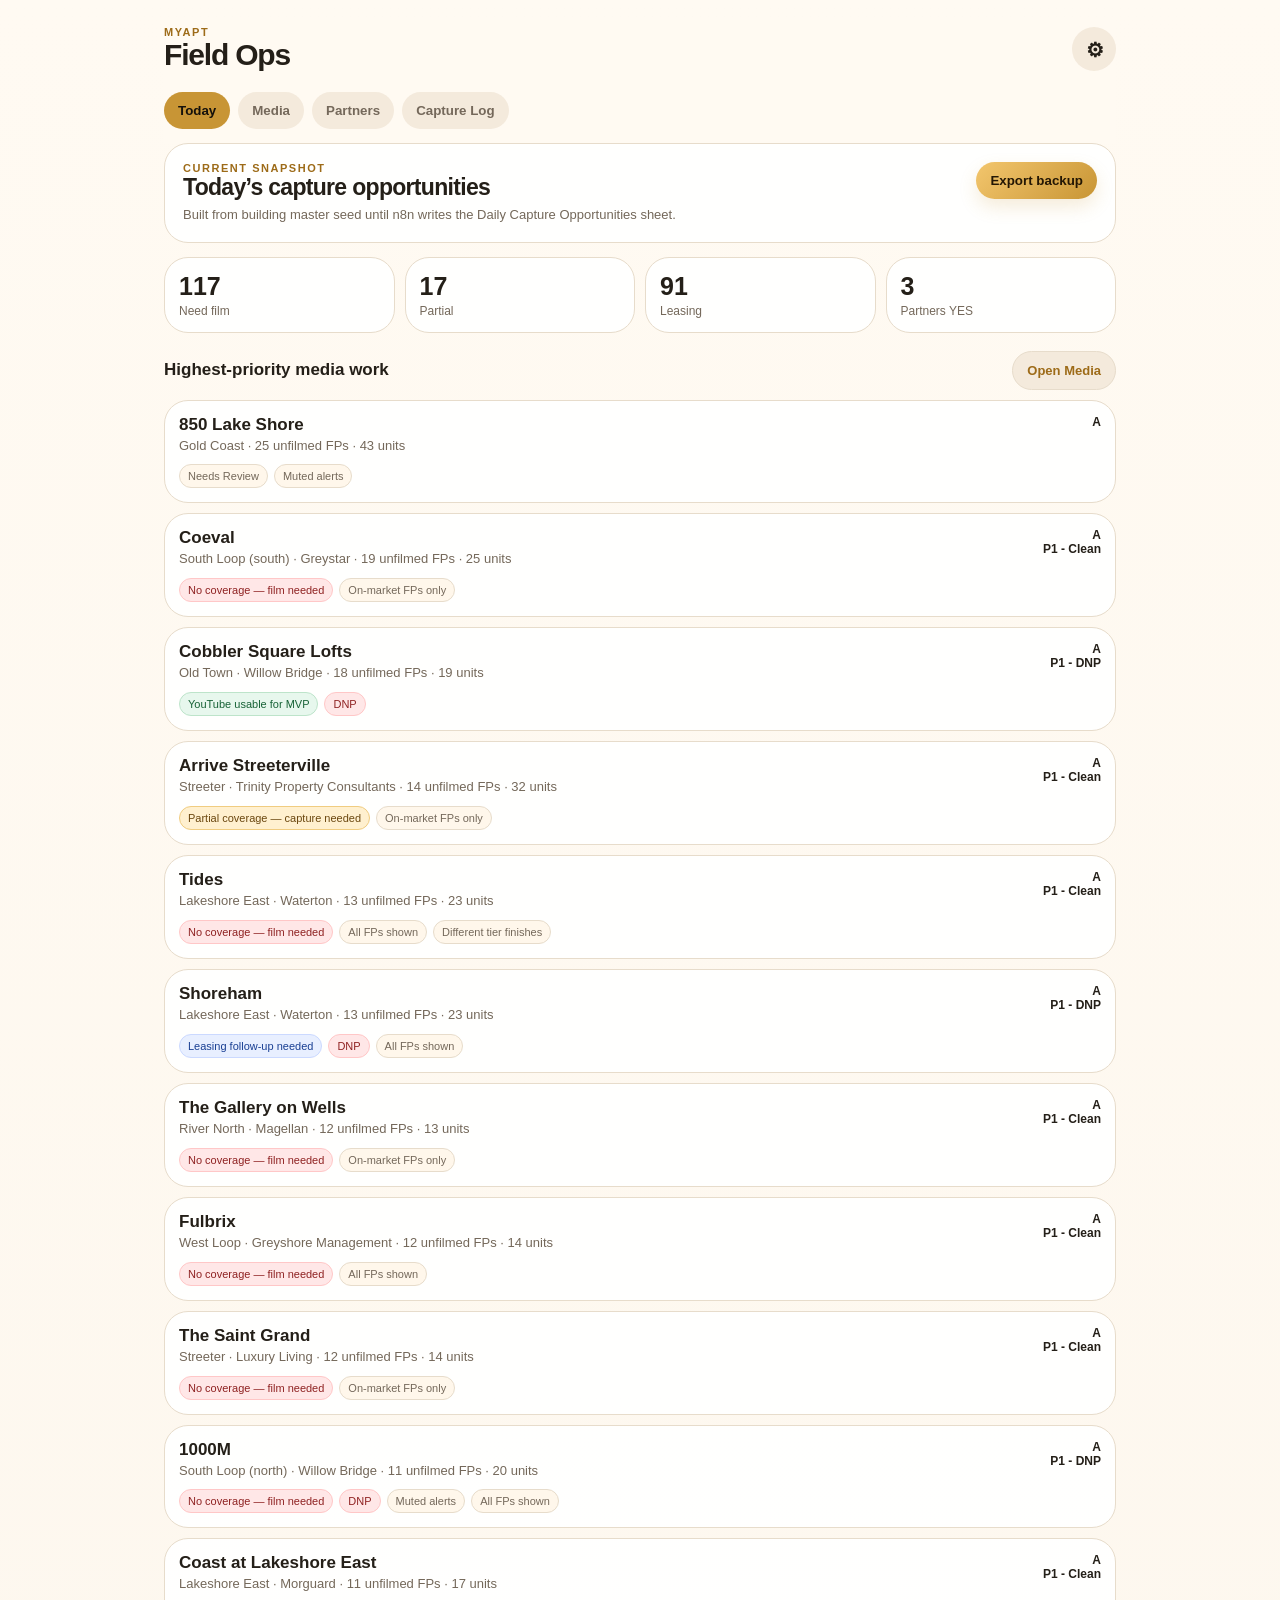
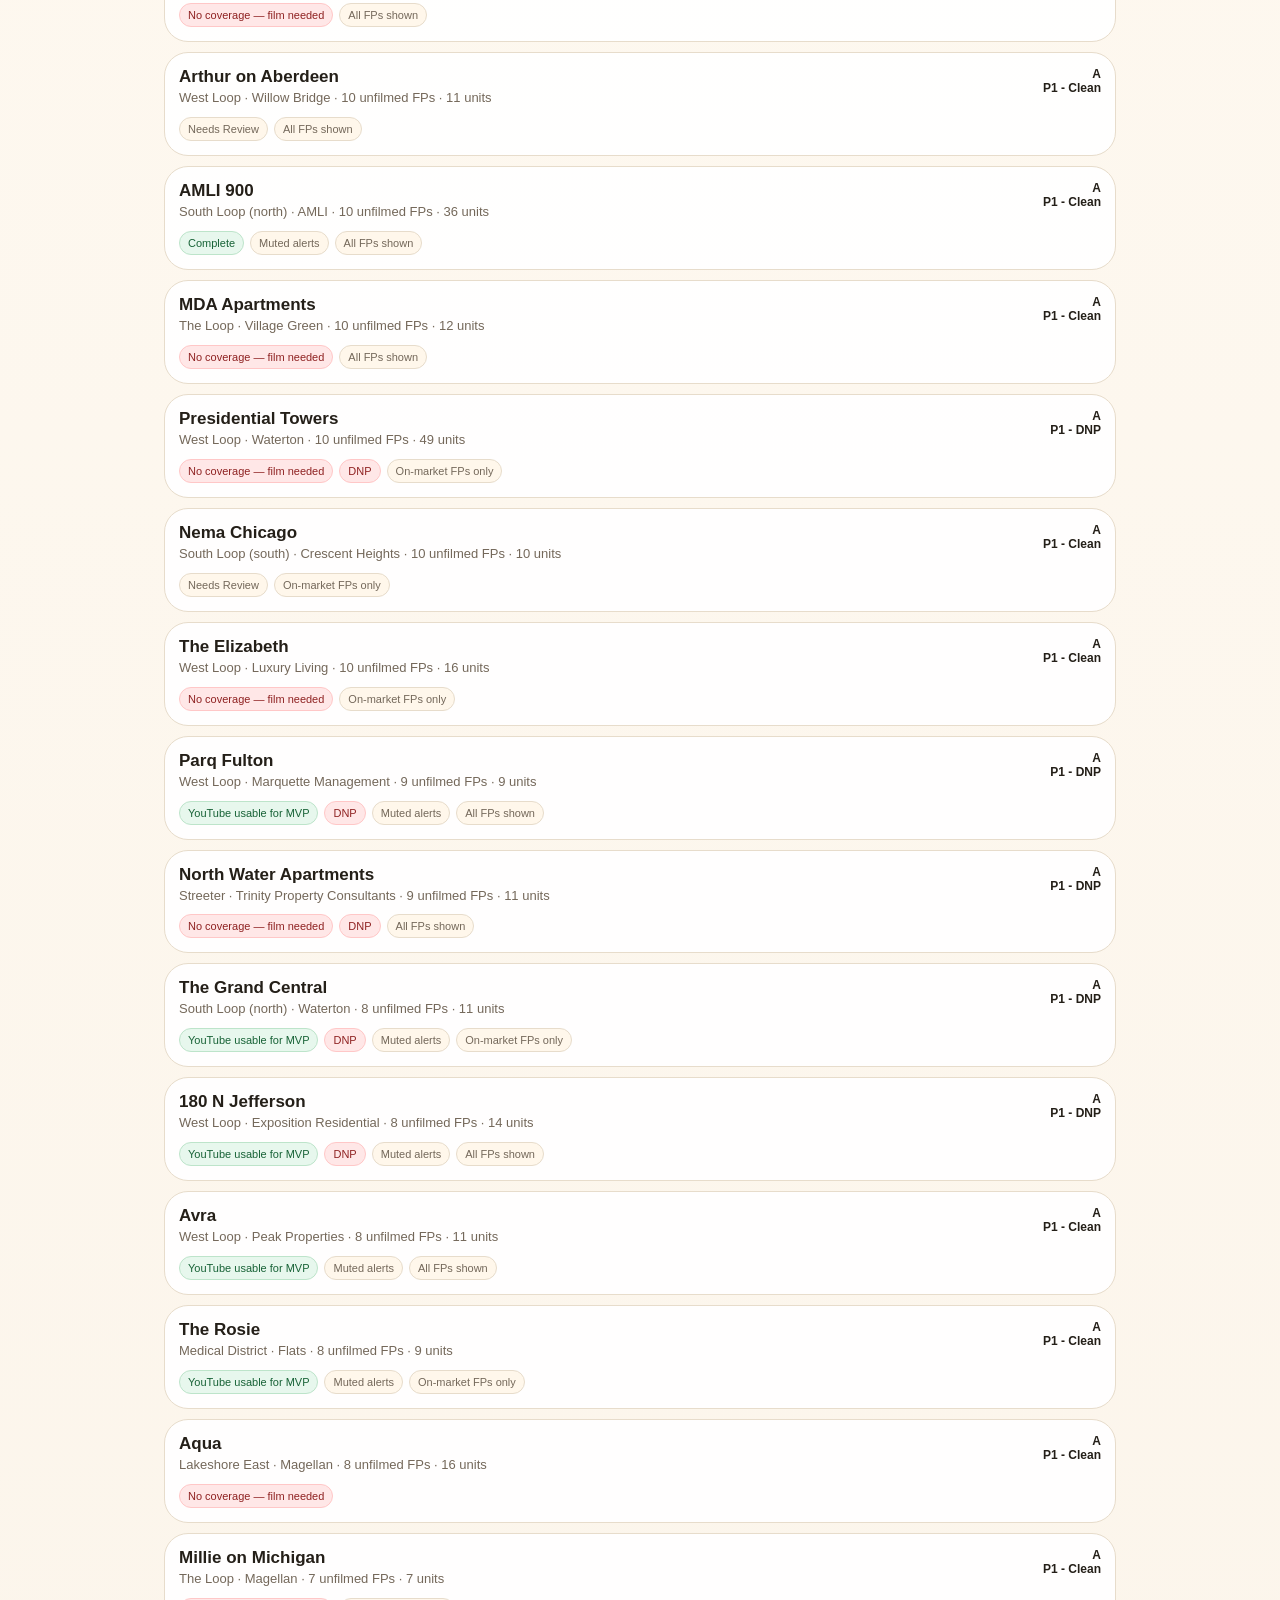
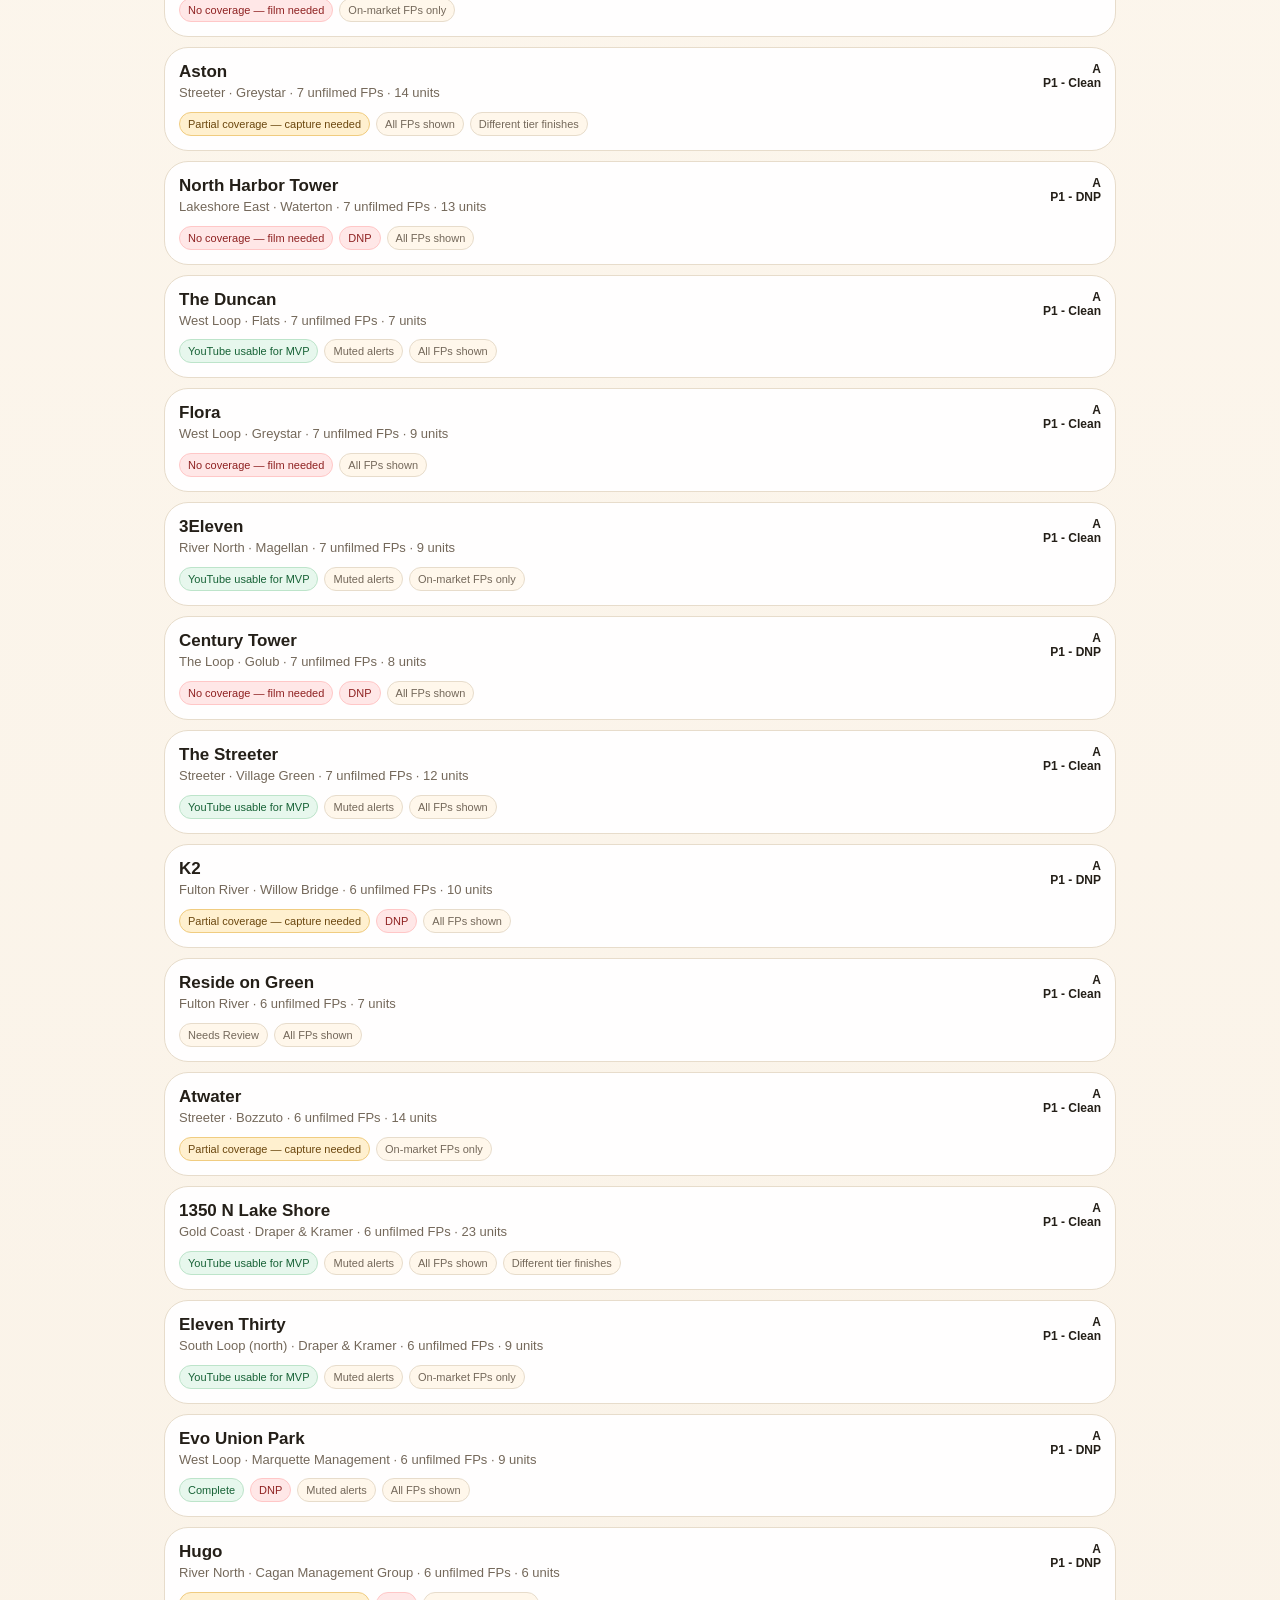
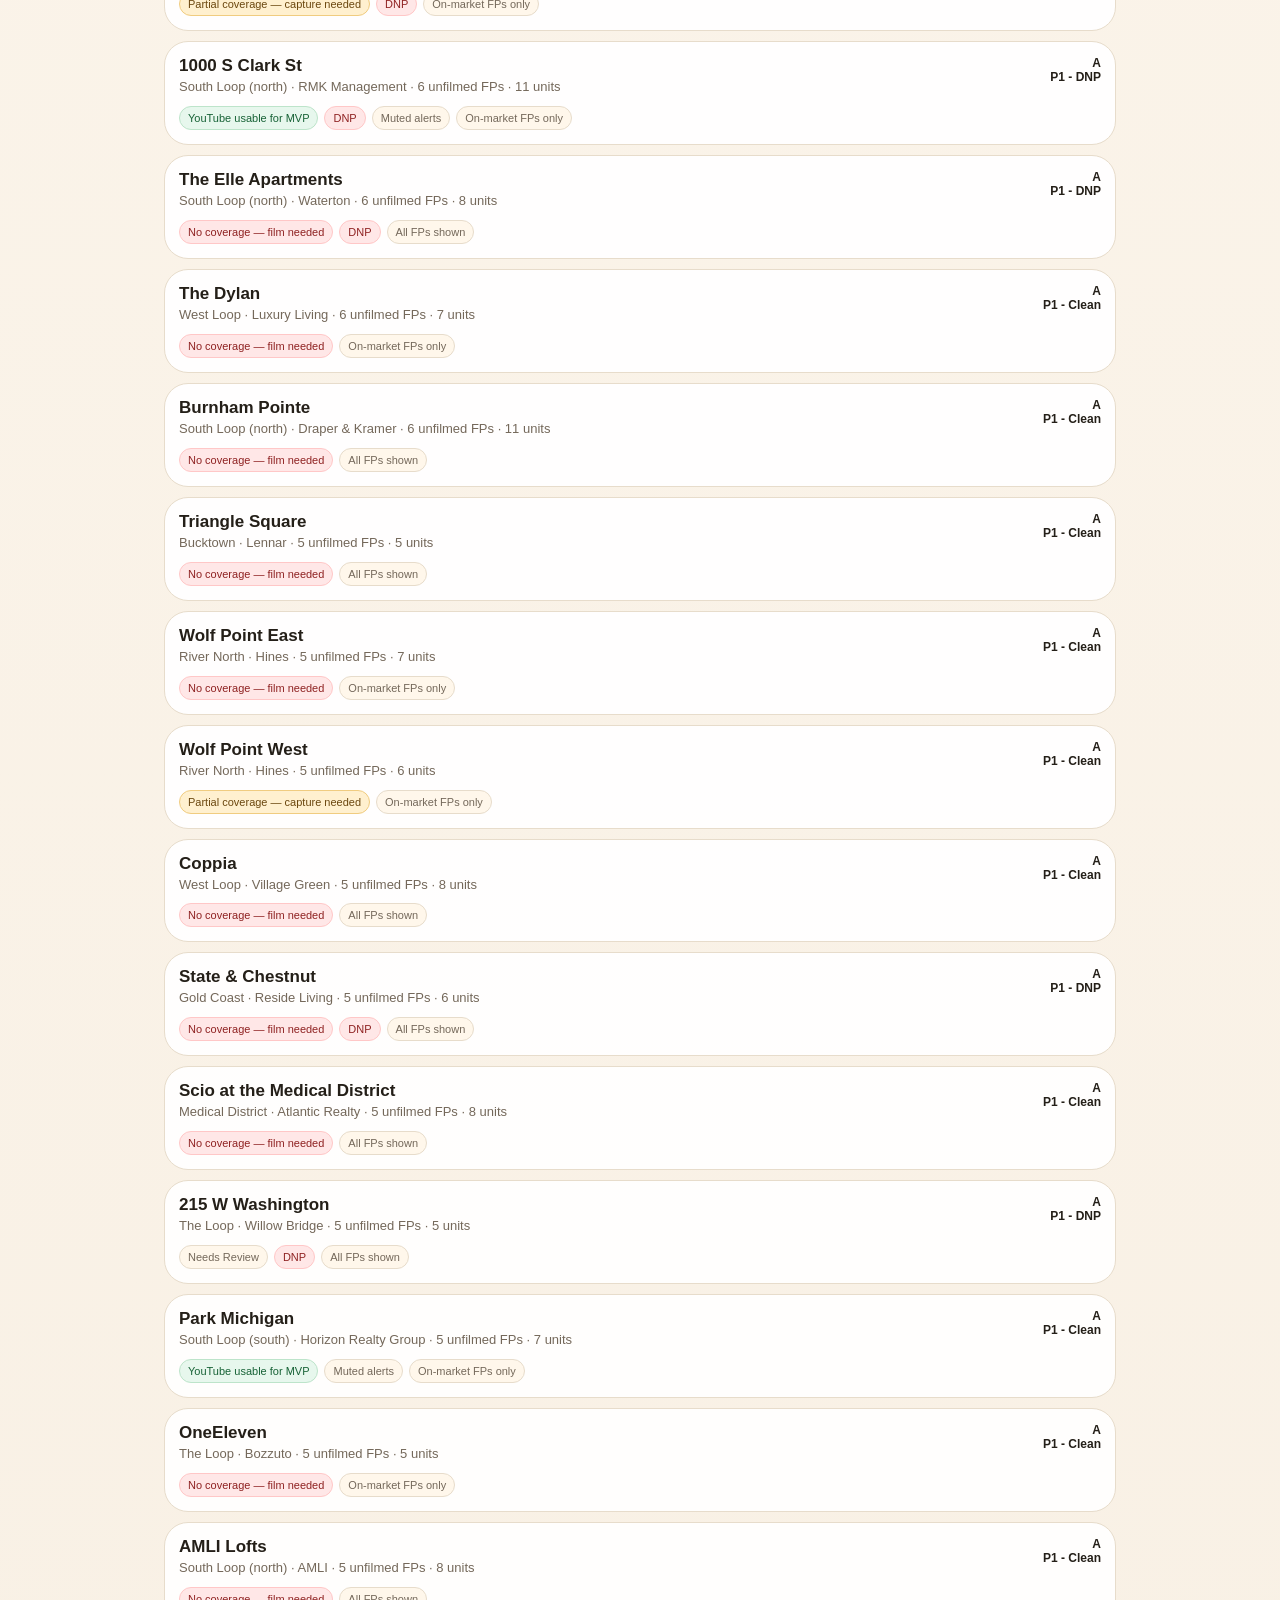
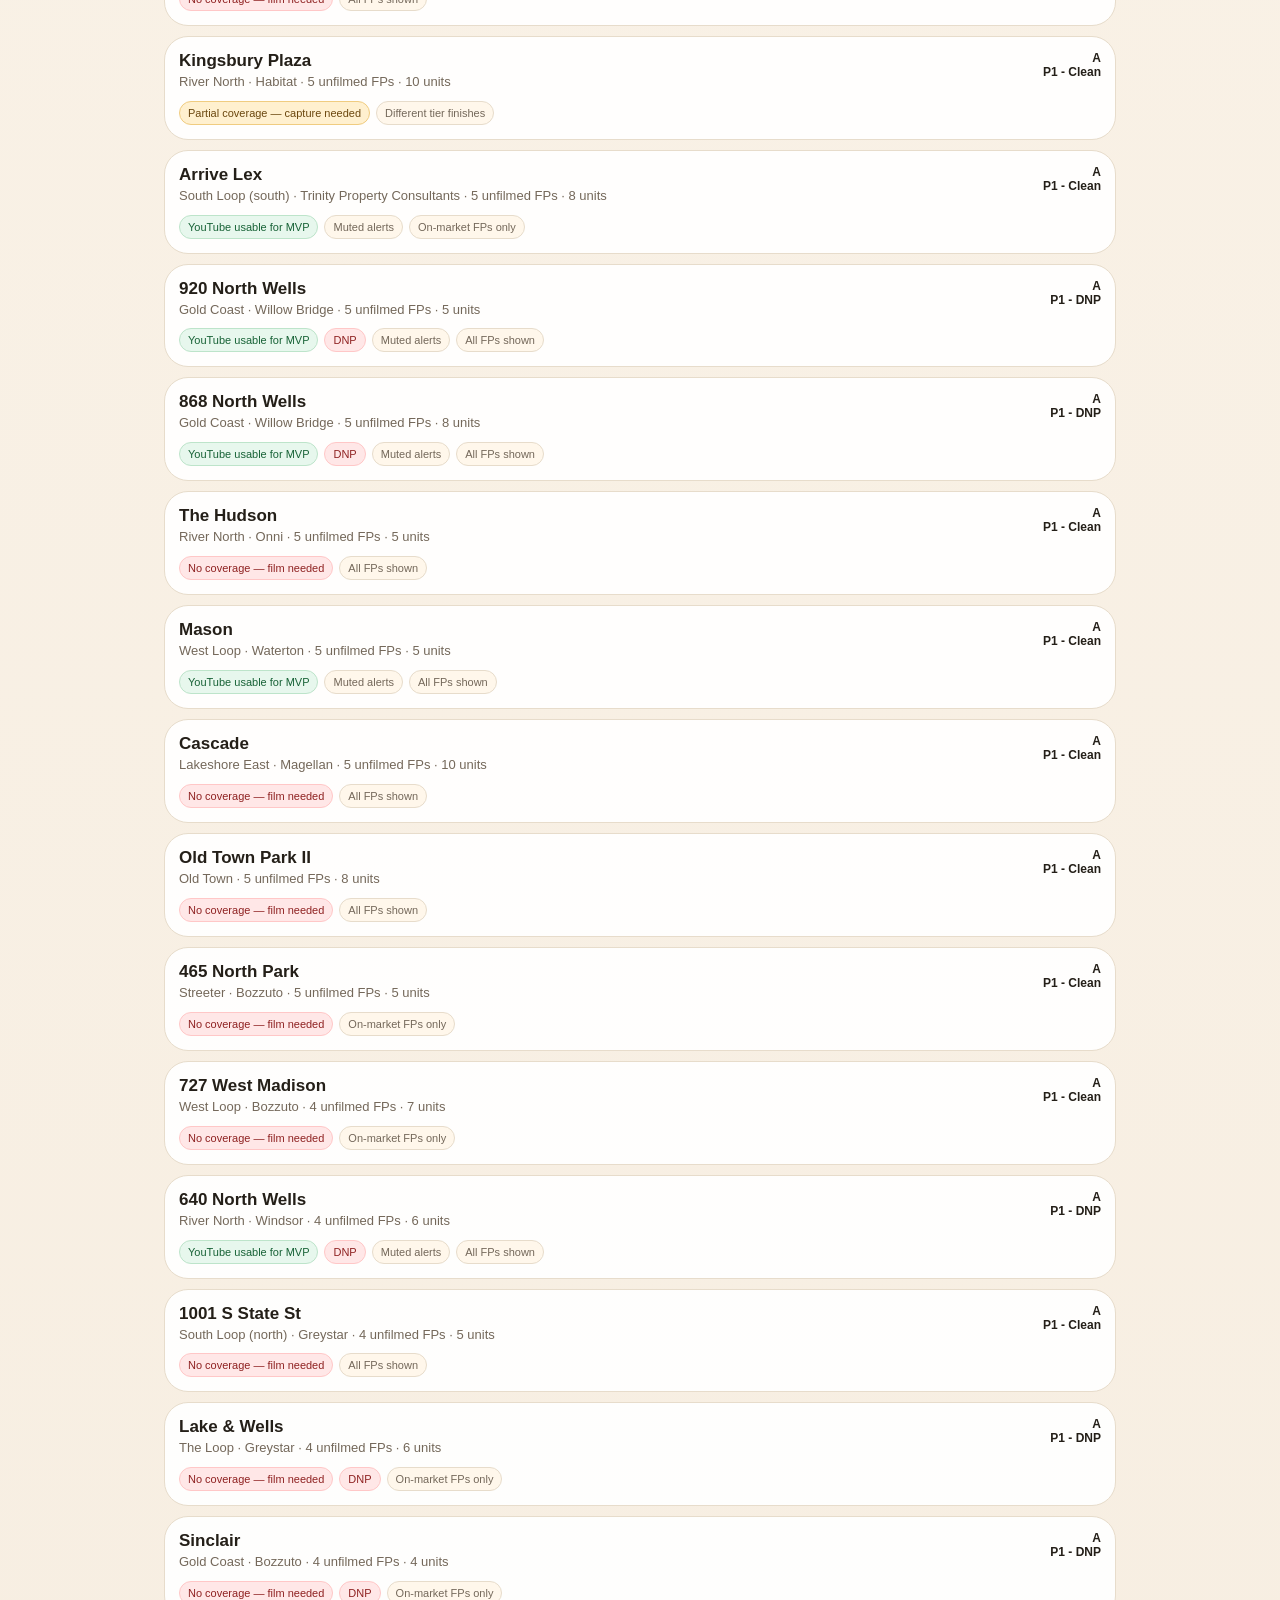
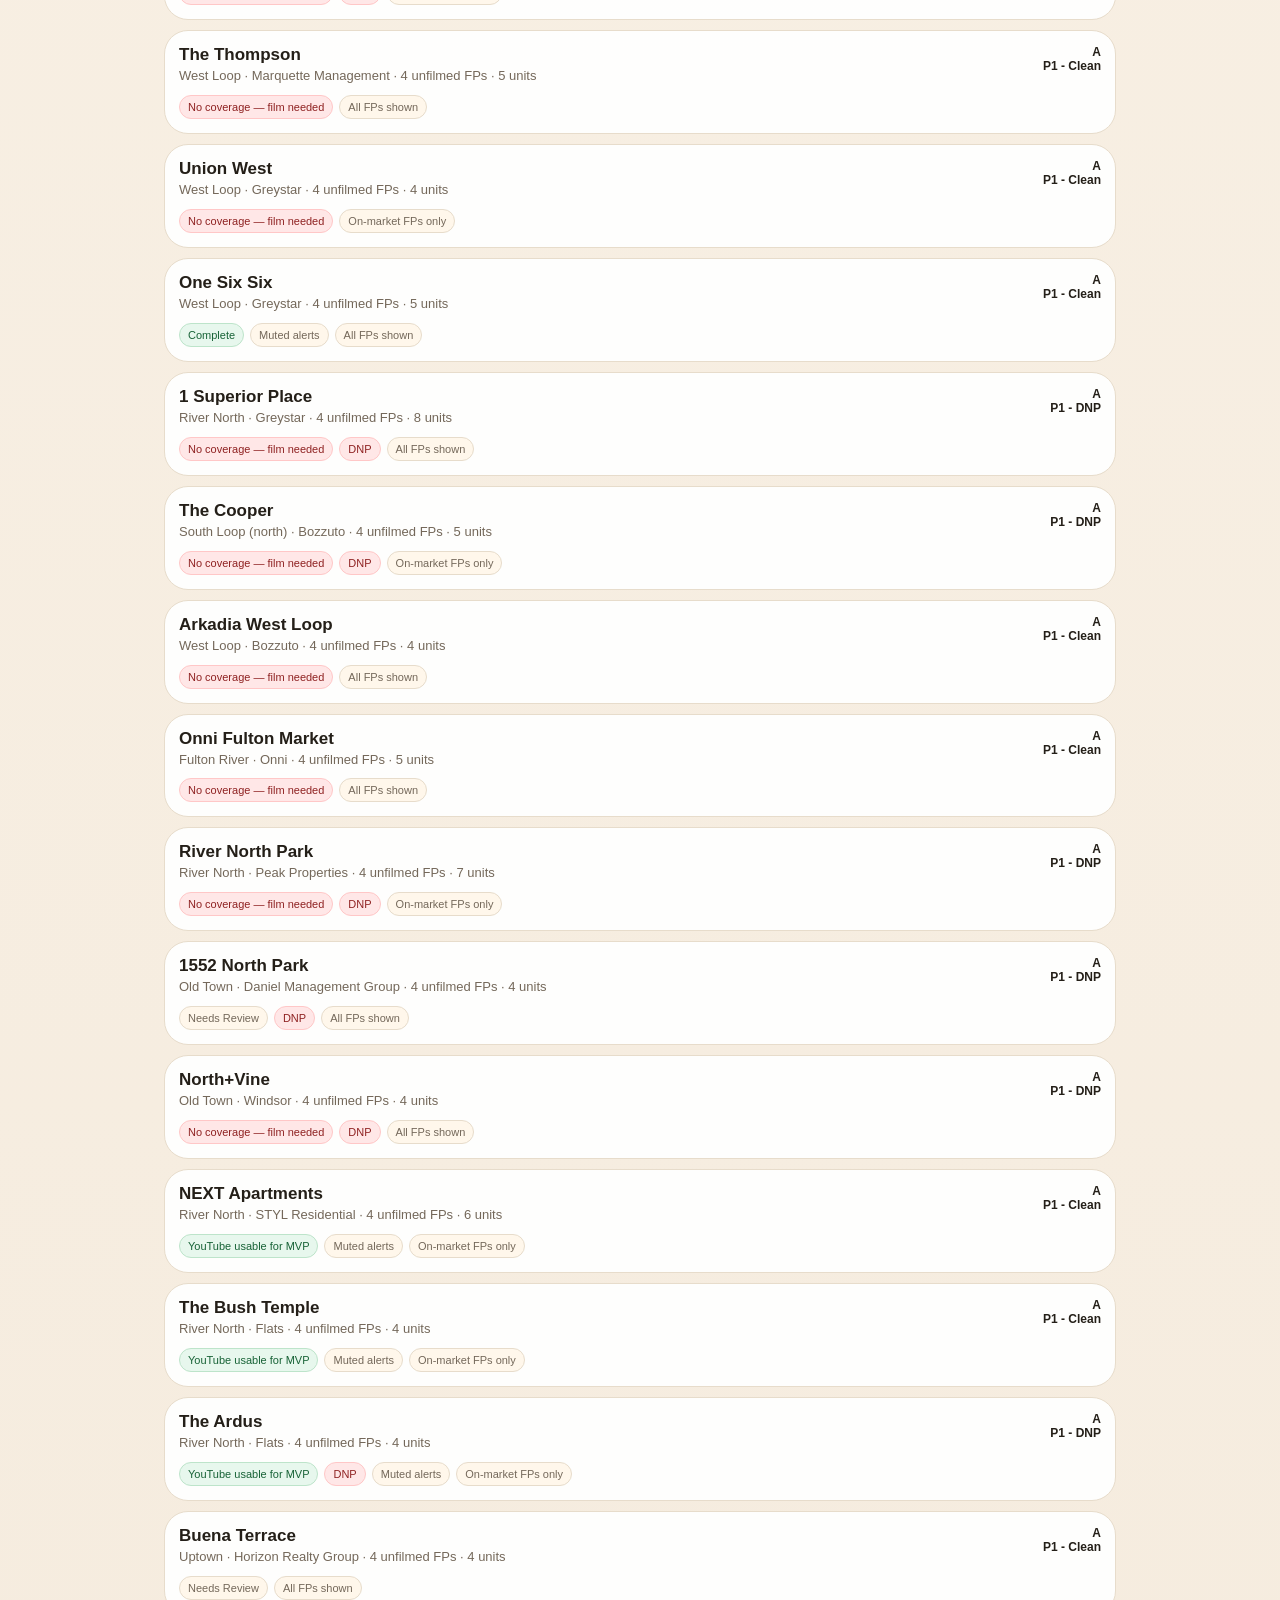
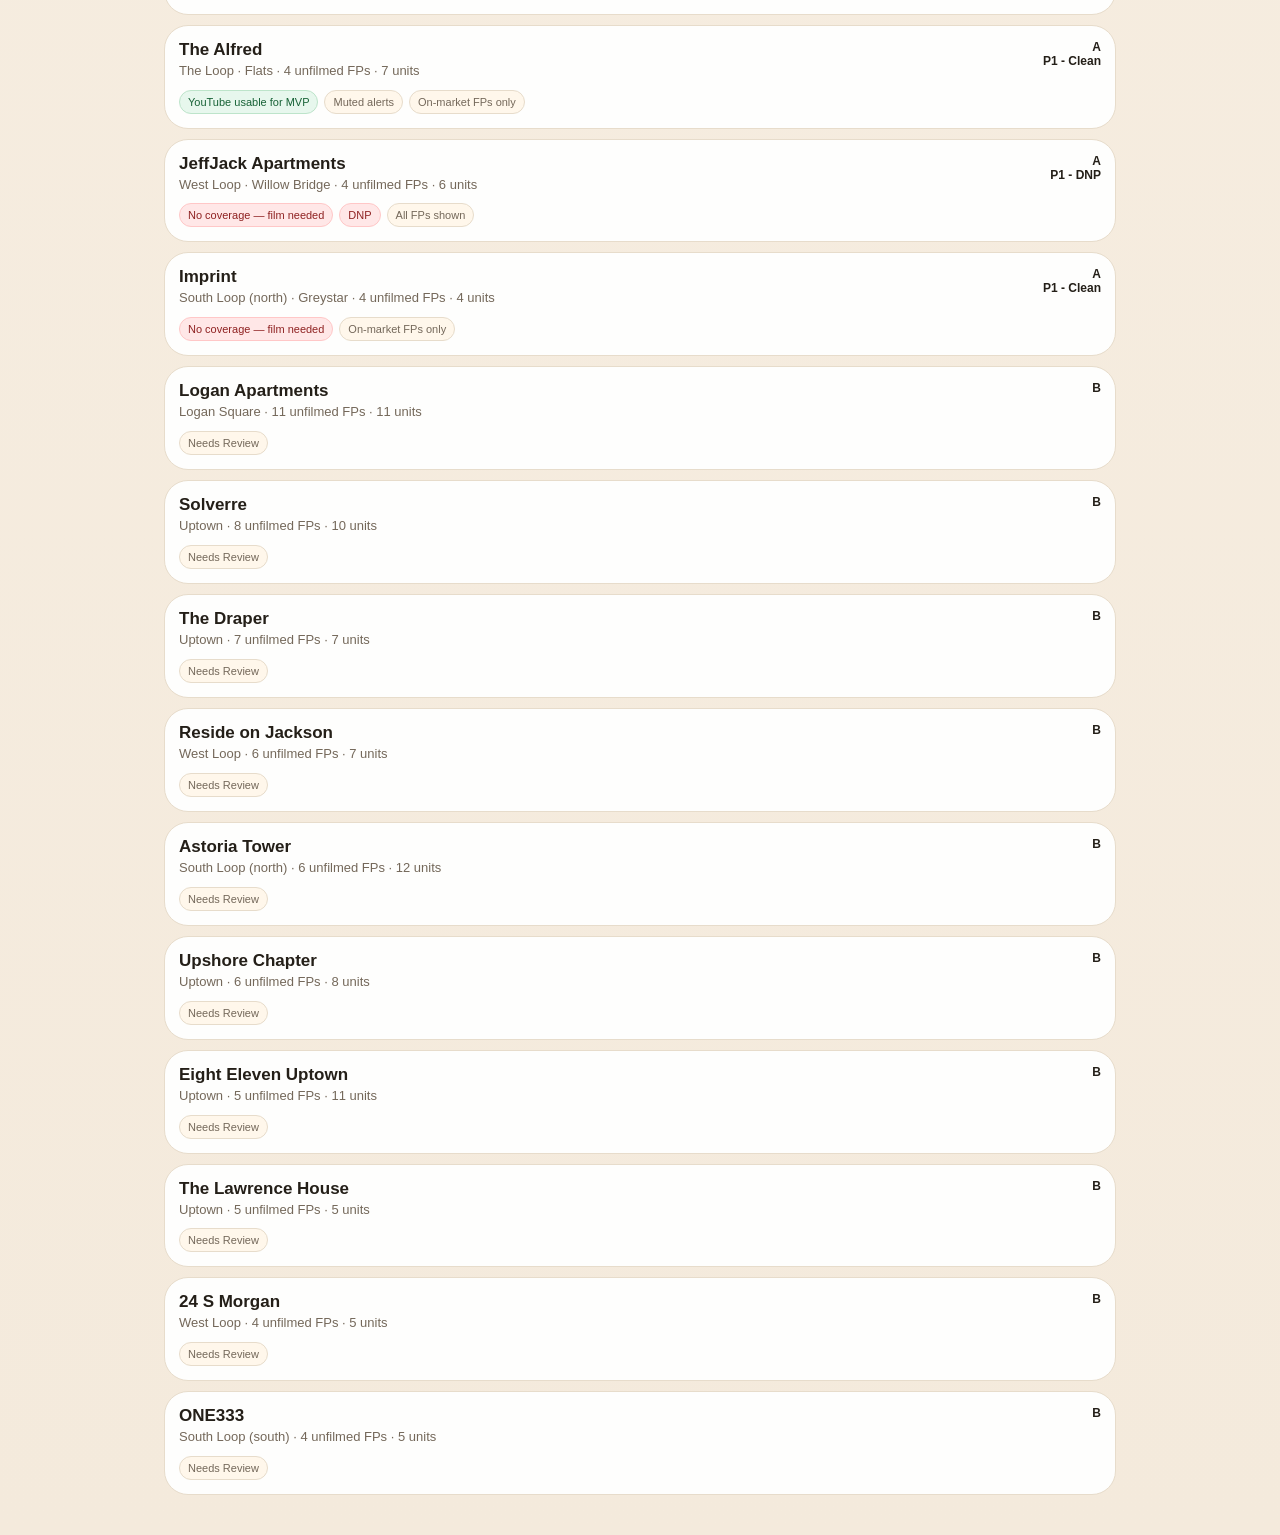
==== commit 3973af3a: "Lower daily floorplan threshold and publish snapshot" ====
--- a/docs/index.html
+++ b/docs/index.html
@@ -4,10 +4,13 @@
   <meta charset="UTF-8" />
   <meta name="viewport" content="width=device-width, initial-scale=1.0, maximum-scale=1.0, user-scalable=no, viewport-fit=cover" />
   <meta name="theme-color" content="#171512" />
+  <meta http-equiv="Cache-Control" content="no-cache, no-store, must-revalidate" />
+  <meta http-equiv="Pragma" content="no-cache" />
+  <meta http-equiv="Expires" content="0" />
   <meta name="apple-mobile-web-app-capable" content="yes" />
   <meta name="apple-mobile-web-app-title" content="myAPT Ops" />
   <title>myAPT Field Ops</title>
-  <link rel="stylesheet" href="styles.css" />
+  <link rel="stylesheet" href="styles.css?v=20260514-daily-threshold-4" />
 </head>
 <body>
   <div class="app" id="app">
@@ -149,6 +152,9 @@
         <label>Status<select id="partnerStatus"><option>Not Approached</option><option>Pending</option><option>REVISIT</option><option>YES</option><option>NO</option></select></label>
         <label>Nearby buildings<input id="partnerNearbyBuildings" /></label>
         <label>Notes<textarea id="partnerSeedNotes"></textarea></label>
+        <label>Owner name<input id="partnerOwnerName" /></label>
+        <label>Owner contact<input id="partnerOwnerContact" /></label>
+        <label>Next action<select id="partnerNextAction"><option></option><option>Reach Out</option><option>Come back</option><option>Placement</option></select></label>
         <button class="primary-btn" type="submit">Save partner</button>
       </form>
     </div>
@@ -226,7 +232,7 @@
   </div>
 
   <div class="toast" id="toast"></div>
-  <script src="seed-data.js"></script>
-  <script src="app.js"></script>
+  <script src="seed-data.js?v=20260512-partner-status-tap"></script>
+  <script src="app.js?v=20260514-daily-threshold-4"></script>
 </body>
 </html>
--- a/docs/styles.css
+++ b/docs/styles.css
@@ -1 +1 @@
-:root{--bg:#fffaf2;--card:#ffffff;--card2:#f4eadc;--ink:#241f18;--muted:#74685a;--gold:#c89535;--gold2:#9d6b18;--green:#2f9e5b;--red:#d75353;--line:#e7dccb;--blue:#4f7edc}*{box-sizing:border-box}body{margin:0;background:linear-gradient(180deg,#fffaf2,#f4eadc);color:var(--ink);font-family:-apple-system,BlinkMacSystemFont,"Segoe UI",sans-serif}.app{max-width:980px;margin:0 auto;min-height:100vh;padding:18px 14px 90px}.topbar{display:flex;align-items:center;justify-content:space-between;gap:12px;position:sticky;top:0;background:rgba(255,250,242,.92);backdrop-filter:blur(12px);z-index:10;padding:8px 0 12px}.eyebrow{text-transform:uppercase;letter-spacing:.14em;color:var(--gold2);font-size:11px;font-weight:800}h1,h2,h3,p{margin:0}h1{font-size:30px;letter-spacing:-.04em}h2{font-size:23px;letter-spacing:-.03em}h3{font-size:17px}.icon-btn,.small-btn,.primary-btn,.danger-btn,.tab,.chip{border:0;border-radius:999px;padding:11px 14px;font-weight:800;color:var(--ink);background:var(--card2)}.icon-btn{width:44px;height:44px;font-size:20px}.primary-btn{background:linear-gradient(135deg,#f3c66d,var(--gold));color:#241704;box-shadow:0 8px 18px rgba(200,149,53,.18)}.danger-btn{background:#ffe3e3;color:#9d2626}.small-btn{font-size:13px;color:var(--gold2);border:1px solid var(--line)}.tabs{display:flex;gap:8px;overflow-x:auto;padding:8px 0 14px;position:sticky;top:64px;background:rgba(255,250,242,.9);backdrop-filter:blur(12px);z-index:9}.tab{white-space:nowrap;color:var(--muted)}.tab.active{background:var(--gold);color:#15110b}.panel{display:none}.panel.active{display:block}.hero-card,.card,.drawer-card,.stat,.empty{background:rgba(255,255,255,.94);border:1px solid var(--line);border-radius:24px}.hero-card{padding:18px;display:flex;gap:14px;align-items:flex-start;justify-content:space-between;margin-bottom:14px}.hero-card p,.muted{color:var(--muted);font-size:13px;line-height:1.35;margin-top:5px}.stats-grid{display:grid;grid-template-columns:repeat(2,1fr);gap:10px;margin:12px 0 18px}.stat{padding:14px}.stat b{font-size:25px}.stat span{display:block;color:var(--muted);font-size:12px;margin-top:3px}.section-head{display:flex;align-items:center;justify-content:space-between;gap:12px;margin:18px 0 10px}.toolbar{display:grid;grid-template-columns:1fr;gap:10px;margin:6px 0 10px}.search,.select,input,textarea,select{width:100%;border:1px solid var(--line);background:#fffdf9;color:var(--ink);border-radius:16px;padding:13px 14px;font-size:16px}textarea{min-height:100px;resize:vertical}.chip-row{display:flex;gap:8px;overflow:auto;padding:4px 0 12px}.chip{font-size:13px;color:var(--muted);white-space:nowrap;border:1px solid var(--line)}.chip.active{color:#14100a;background:var(--gold)}.list{display:grid;gap:10px}.card{padding:14px;display:grid;grid-template-columns:1fr auto;gap:10px;align-items:start}.card:active{transform:scale(.99)}.card-title{font-weight:900;font-size:17px}.card-sub{color:var(--muted);font-size:13px;margin-top:3px;line-height:1.3}.badges{display:flex;flex-wrap:wrap;gap:6px;margin-top:10px}.badge{font-size:11px;border:1px solid var(--line);border-radius:999px;padding:5px 8px;color:var(--muted);background:#fff7eb}.badge.gold{color:#6b470f;background:#fff0cf;border-color:#f0cc80}.badge.green{color:#176236;background:#e7f7ed;border-color:#bde4ca}.badge.red{color:#8f2222;background:#ffe7e7;border-color:#ffc7c7}.badge.blue{color:#193f93;background:#e8efff;border-color:#cbd9ff}.status-pill{text-align:right;font-size:12px;font-weight:900;max-width:138px}.yes-strip{display:none;background:#e8f7ed;border:1px solid #b9e1c5;color:#1f6d3b;border-radius:18px;padding:10px 12px;margin:8px 0 12px;font-size:13px;line-height:1.35}.drawer{position:fixed;inset:0;background:rgba(36,31,24,.34);display:none;z-index:50;align-items:flex-end}.drawer.open{display:flex}.drawer-card{width:100%;max-width:760px;margin:0 auto;max-height:92vh;overflow:auto;padding:20px;border-radius:26px 26px 0 0;position:relative}.drawer-card.large{max-width:900px}.close{position:absolute;right:14px;top:12px;border:0;background:#fff7eb;color:var(--ink);font-size:26px;border-radius:50%;width:42px;height:42px}.detail-grid{display:grid;gap:10px;margin-top:14px}.detail-row{background:#fff7eb;border:1px solid var(--line);border-radius:16px;padding:12px}.detail-row label,.form label{display:block;color:var(--muted);font-size:12px;font-weight:800;text-transform:uppercase;letter-spacing:.08em;margin-bottom:7px}.detail-row div{line-height:1.35}.actions{display:flex;flex-wrap:wrap;gap:8px;margin-top:14px}.form{display:grid;gap:12px;margin-top:12px}.settings-block{padding:14px 0;border-bottom:1px solid var(--line)}.danger-zone{border-bottom:0}.toast{position:fixed;left:50%;bottom:22px;transform:translateX(-50%) translateY(20px);opacity:0;background:var(--gold);color:#15100a;padding:12px 16px;border-radius:999px;font-weight:900;z-index:80;transition:.2s}.toast.show{opacity:1;transform:translateX(-50%) translateY(0)}.empty{padding:20px;color:var(--muted);text-align:center}.link{color:var(--gold2);word-break:break-word}.two-col{display:grid;grid-template-columns:1fr;gap:10px}.capture-item{border-left:4px solid var(--gold)}@media(min-width:760px){.toolbar{grid-template-columns:1fr 260px}.stats-grid{grid-template-columns:repeat(4,1fr)}.two-col{grid-template-columns:1fr 1fr}.drawer{align-items:center}.drawer-card{border-radius:26px}.app{padding-bottom:40px}}.compact-actions{margin-top:0;justify-content:flex-end}.checkbox-label{display:flex!important;gap:10px;align-items:center;color:var(--ink)!important;text-transform:none!important;letter-spacing:0!important;font-size:15px!important}.checkbox-label input{width:auto}.form .checkbox-label{margin:4px 0 0}
+:root{--bg:#fffaf2;--card:#ffffff;--card2:#f4eadc;--ink:#241f18;--muted:#74685a;--gold:#c89535;--gold2:#9d6b18;--green:#2f9e5b;--red:#d75353;--line:#e7dccb;--blue:#4f7edc}*{box-sizing:border-box}body{margin:0;background:linear-gradient(180deg,#fffaf2,#f4eadc);color:var(--ink);font-family:-apple-system,BlinkMacSystemFont,"Segoe UI",sans-serif}body.drawer-open{overflow:hidden;touch-action:none}.app{max-width:980px;margin:0 auto;min-height:100vh;padding:18px 14px 90px}.topbar{display:flex;align-items:center;justify-content:space-between;gap:12px;position:sticky;top:0;background:rgba(255,250,242,.92);backdrop-filter:blur(12px);z-index:10;padding:8px 0 12px}.eyebrow{text-transform:uppercase;letter-spacing:.14em;color:var(--gold2);font-size:11px;font-weight:800}h1,h2,h3,p{margin:0}h1{font-size:30px;letter-spacing:-.04em}h2{font-size:23px;letter-spacing:-.03em}h3{font-size:17px}.icon-btn,.small-btn,.primary-btn,.danger-btn,.tab,.chip{border:0;border-radius:999px;padding:11px 14px;font-weight:800;color:var(--ink);background:var(--card2)}.icon-btn{width:44px;height:44px;font-size:20px}.primary-btn{background:linear-gradient(135deg,#f3c66d,var(--gold));color:#241704;box-shadow:0 8px 18px rgba(200,149,53,.18)}.danger-btn{background:#ffe3e3;color:#9d2626}.small-btn{font-size:13px;color:var(--gold2);border:1px solid var(--line)}.tabs{display:flex;gap:8px;overflow-x:auto;padding:8px 0 14px;position:sticky;top:64px;background:rgba(255,250,242,.9);backdrop-filter:blur(12px);z-index:9}.tab{white-space:nowrap;color:var(--muted)}.tab.active{background:var(--gold);color:#15110b}.panel{display:none}.panel.active{display:block}.hero-card,.card,.drawer-card,.stat,.empty{background:rgba(255,255,255,.94);border:1px solid var(--line);border-radius:24px}.hero-card{padding:18px;display:flex;gap:14px;align-items:flex-start;justify-content:space-between;margin-bottom:14px}.hero-card p,.muted{color:var(--muted);font-size:13px;line-height:1.35;margin-top:5px}.stats-grid{display:grid;grid-template-columns:repeat(2,1fr);gap:10px;margin:12px 0 18px}.stat{padding:14px}.stat b{font-size:25px}.stat span{display:block;color:var(--muted);font-size:12px;margin-top:3px}.section-head{display:flex;align-items:center;justify-content:space-between;gap:12px;margin:18px 0 10px}.toolbar{display:grid;grid-template-columns:1fr;gap:10px;margin:6px 0 10px}.search,.select,input,textarea,select{width:100%;border:1px solid var(--line);background:#fffdf9;color:var(--ink);border-radius:16px;padding:13px 14px;font-size:16px}textarea{min-height:100px;resize:vertical}.chip-row{display:flex;gap:8px;overflow:auto;padding:4px 0 12px}.chip{font-size:13px;color:var(--muted);white-space:nowrap;border:1px solid var(--line)}.chip.active{color:#14100a;background:var(--gold)}.list{display:grid;gap:10px}.card{padding:14px;display:grid;grid-template-columns:1fr auto;gap:10px;align-items:start}.card:active{transform:scale(.99)}.card-title{font-weight:900;font-size:17px}.card-sub{color:var(--muted);font-size:13px;margin-top:3px;line-height:1.3}.badges{display:flex;flex-wrap:wrap;gap:6px;margin-top:10px}.badge{font-size:11px;border:1px solid var(--line);border-radius:999px;padding:5px 8px;color:var(--muted);background:#fff7eb}.badge.gold{color:#6b470f;background:#fff0cf;border-color:#f0cc80}.badge.green{color:#176236;background:#e7f7ed;border-color:#bde4ca}.badge.red{color:#8f2222;background:#ffe7e7;border-color:#ffc7c7}.badge.blue{color:#193f93;background:#e8efff;border-color:#cbd9ff}.status-pill{text-align:right;font-size:12px;font-weight:900;max-width:138px}.yes-strip{display:none;background:#e8f7ed;border:1px solid #b9e1c5;color:#1f6d3b;border-radius:18px;padding:10px 12px;margin:8px 0 12px;font-size:13px;line-height:1.35}.drawer{position:fixed;inset:0;background:rgba(36,31,24,.34);display:none;z-index:50;align-items:flex-end;overflow:hidden;touch-action:none}.drawer.open{display:flex}.drawer-card{width:100%;max-width:760px;margin:0 auto;height:auto;max-height:92dvh;max-height:92vh;overflow-y:auto;overscroll-behavior:contain;-webkit-overflow-scrolling:touch;touch-action:pan-y;padding:20px 20px calc(28px + env(safe-area-inset-bottom));border-radius:26px 26px 0 0;position:relative}.drawer-card.large{max-width:900px}.drawer-card::after{content:'';display:block;height:18px}.close{position:absolute;right:14px;top:12px;border:0;background:#fff7eb;color:var(--ink);font-size:26px;border-radius:50%;width:42px;height:42px}.detail-grid{display:grid;gap:10px;margin-top:14px}.detail-row{background:#fff7eb;border:1px solid var(--line);border-radius:16px;padding:12px}.detail-row label,.form label{display:block;color:var(--muted);font-size:12px;font-weight:800;text-transform:uppercase;letter-spacing:.08em;margin-bottom:7px}.detail-row div{line-height:1.35}.actions{display:flex;flex-wrap:wrap;gap:8px;margin-top:14px}.form{display:grid;gap:12px;margin-top:12px}.settings-block{padding:14px 0;border-bottom:1px solid var(--line)}.danger-zone{border-bottom:0}.toast{position:fixed;left:50%;bottom:22px;transform:translateX(-50%) translateY(20px);opacity:0;background:var(--gold);color:#15100a;padding:12px 16px;border-radius:999px;font-weight:900;z-index:80;transition:.2s}.toast.show{opacity:1;transform:translateX(-50%) translateY(0)}.empty{padding:20px;color:var(--muted);text-align:center}.link{color:var(--gold2);word-break:break-word}.two-col{display:grid;grid-template-columns:1fr;gap:10px}.capture-item{border-left:4px solid var(--gold)}@media(min-width:760px){.toolbar{grid-template-columns:1fr 260px}.stats-grid{grid-template-columns:repeat(4,1fr)}.two-col{grid-template-columns:1fr 1fr}.drawer{align-items:center}.drawer-card{border-radius:26px}.app{padding-bottom:40px}}.compact-actions{margin-top:0;justify-content:flex-end}.checkbox-label{display:flex!important;gap:10px;align-items:center;color:var(--ink)!important;text-transform:none!important;letter-spacing:0!important;font-size:15px!important}.checkbox-label input{width:auto}.form .checkbox-label{margin:4px 0 0}
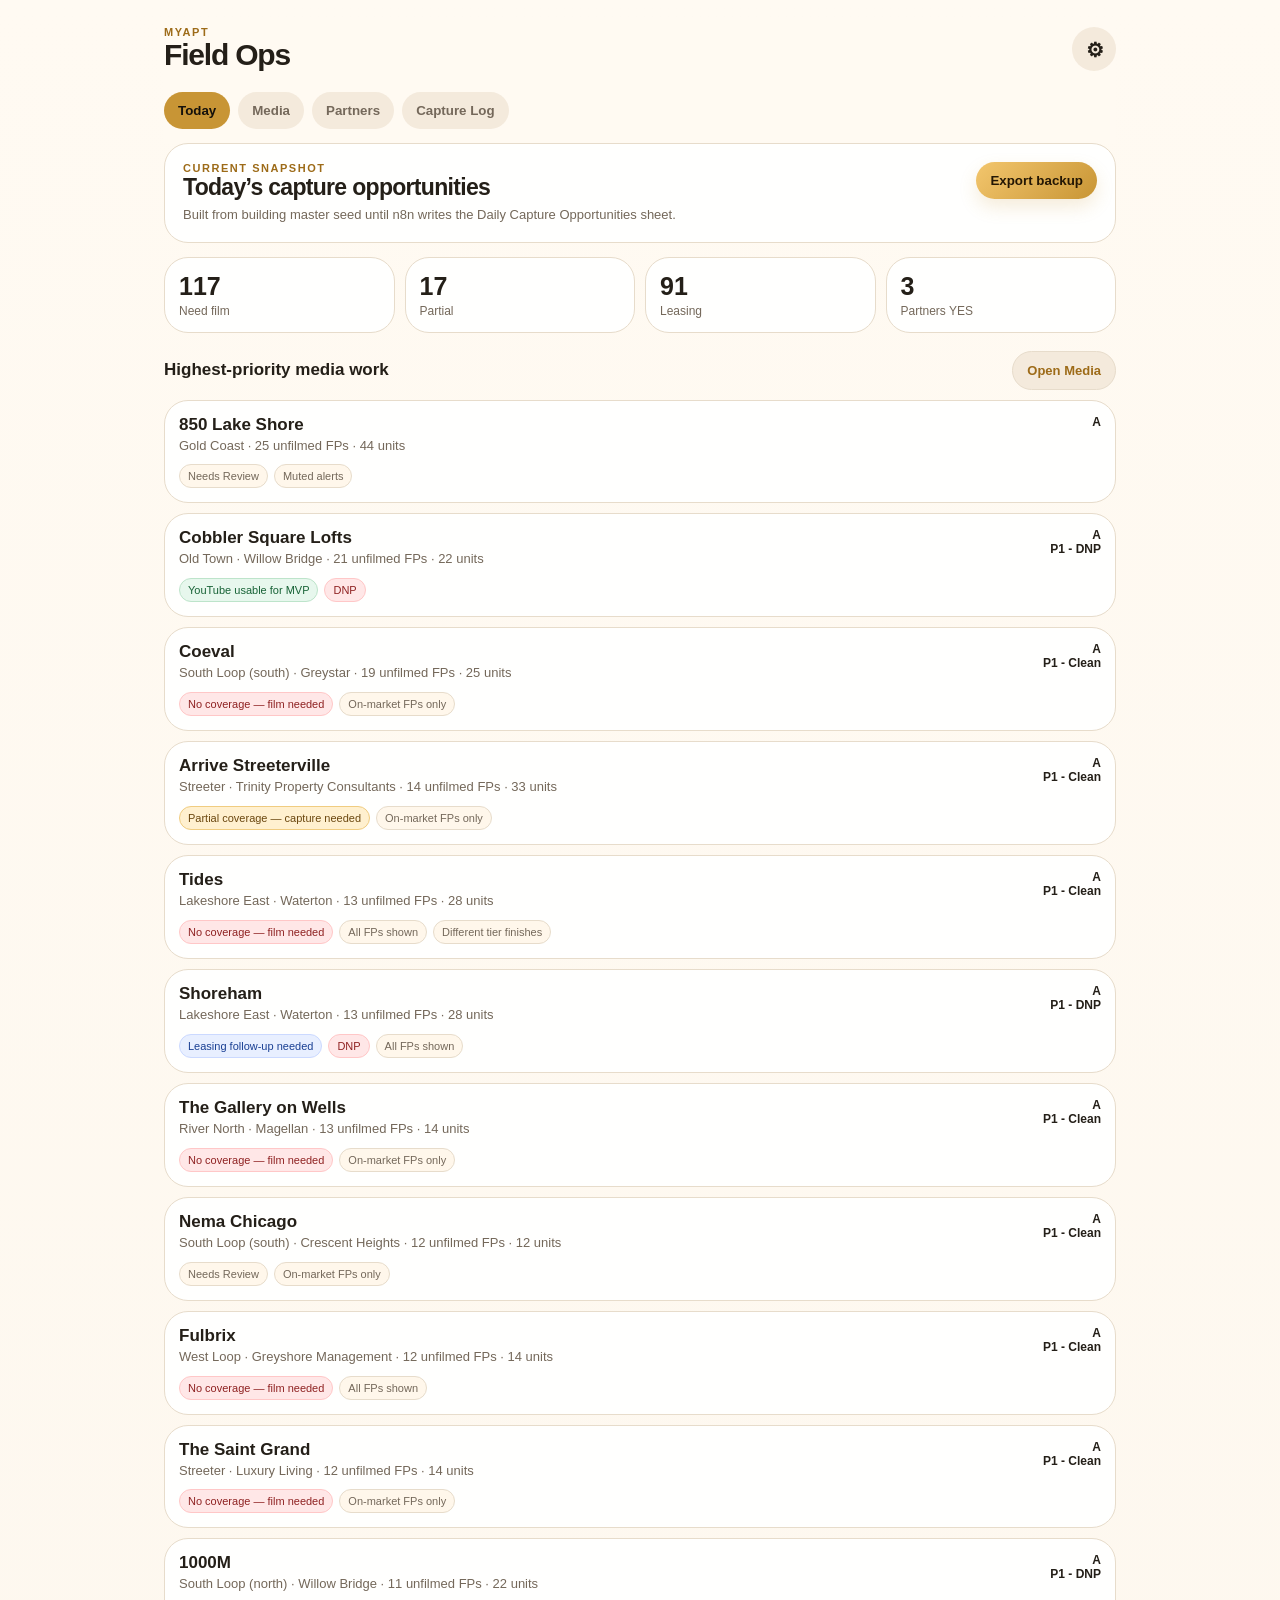
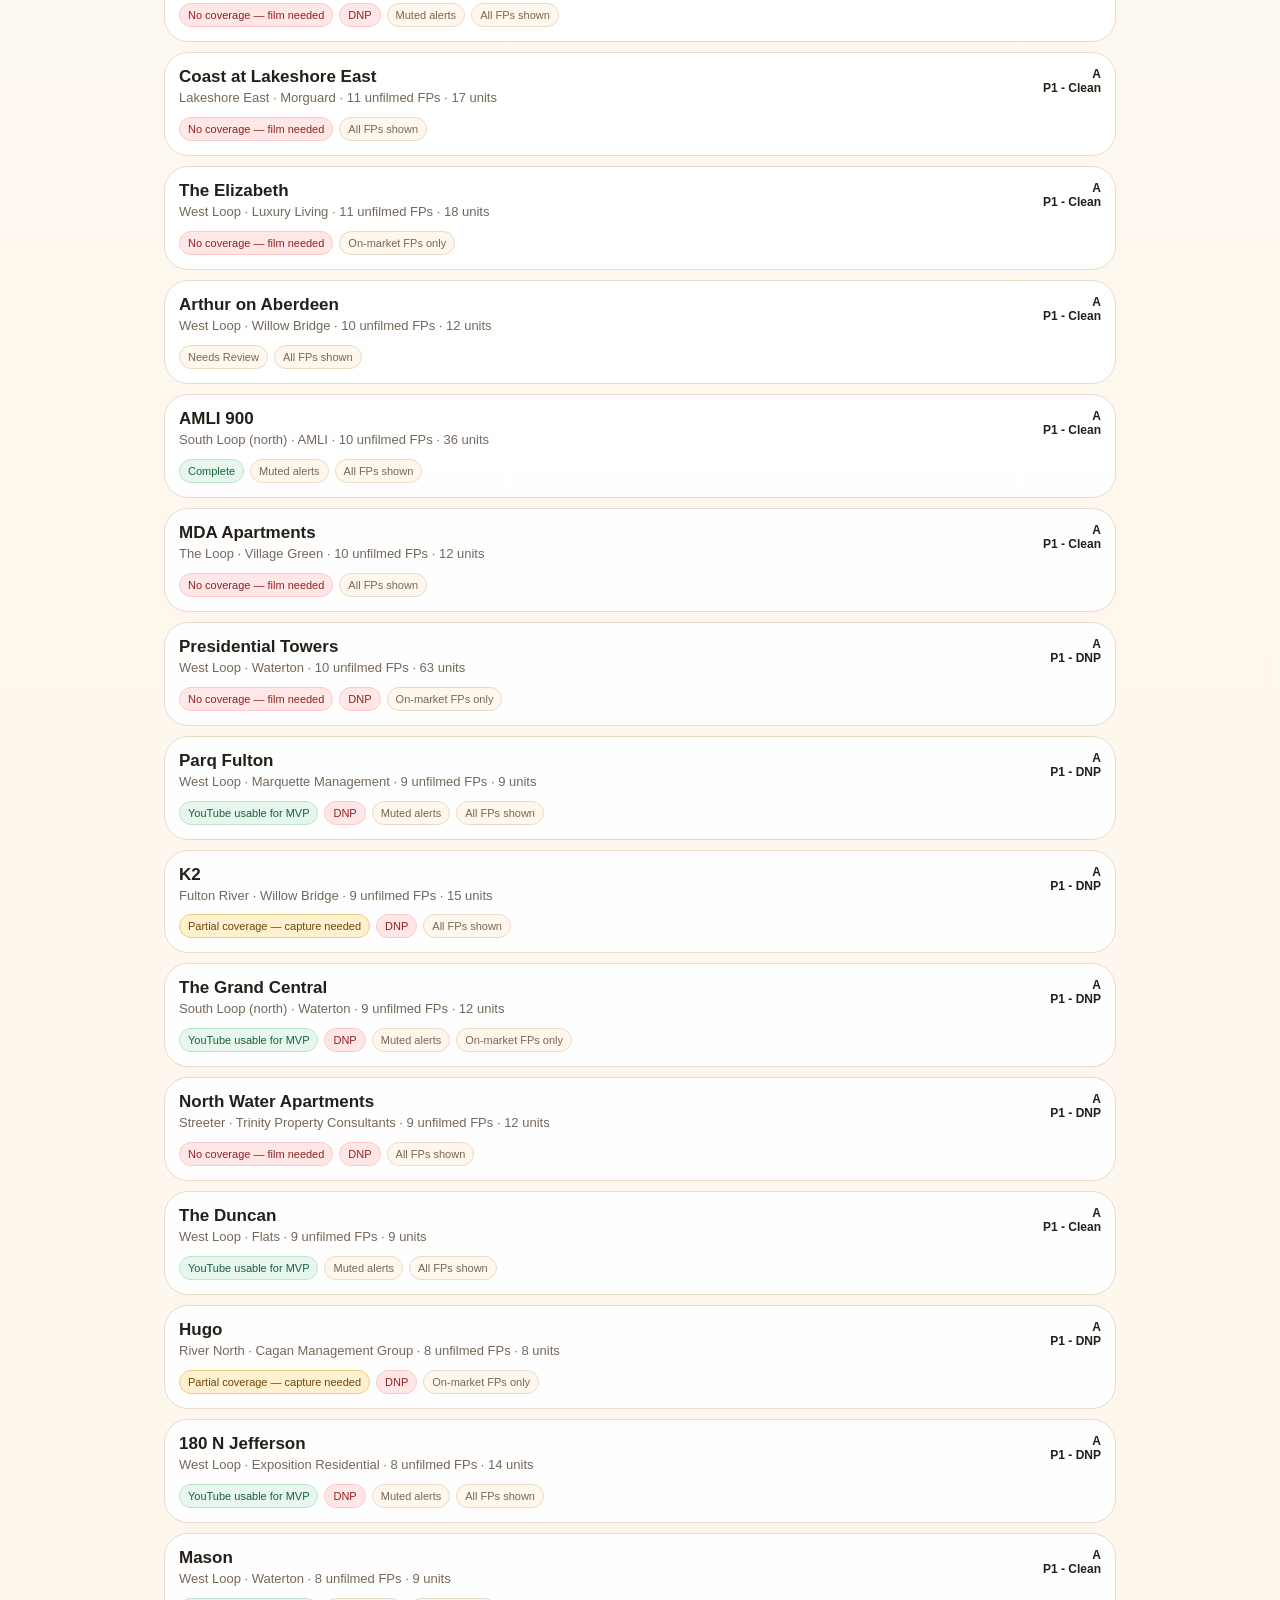
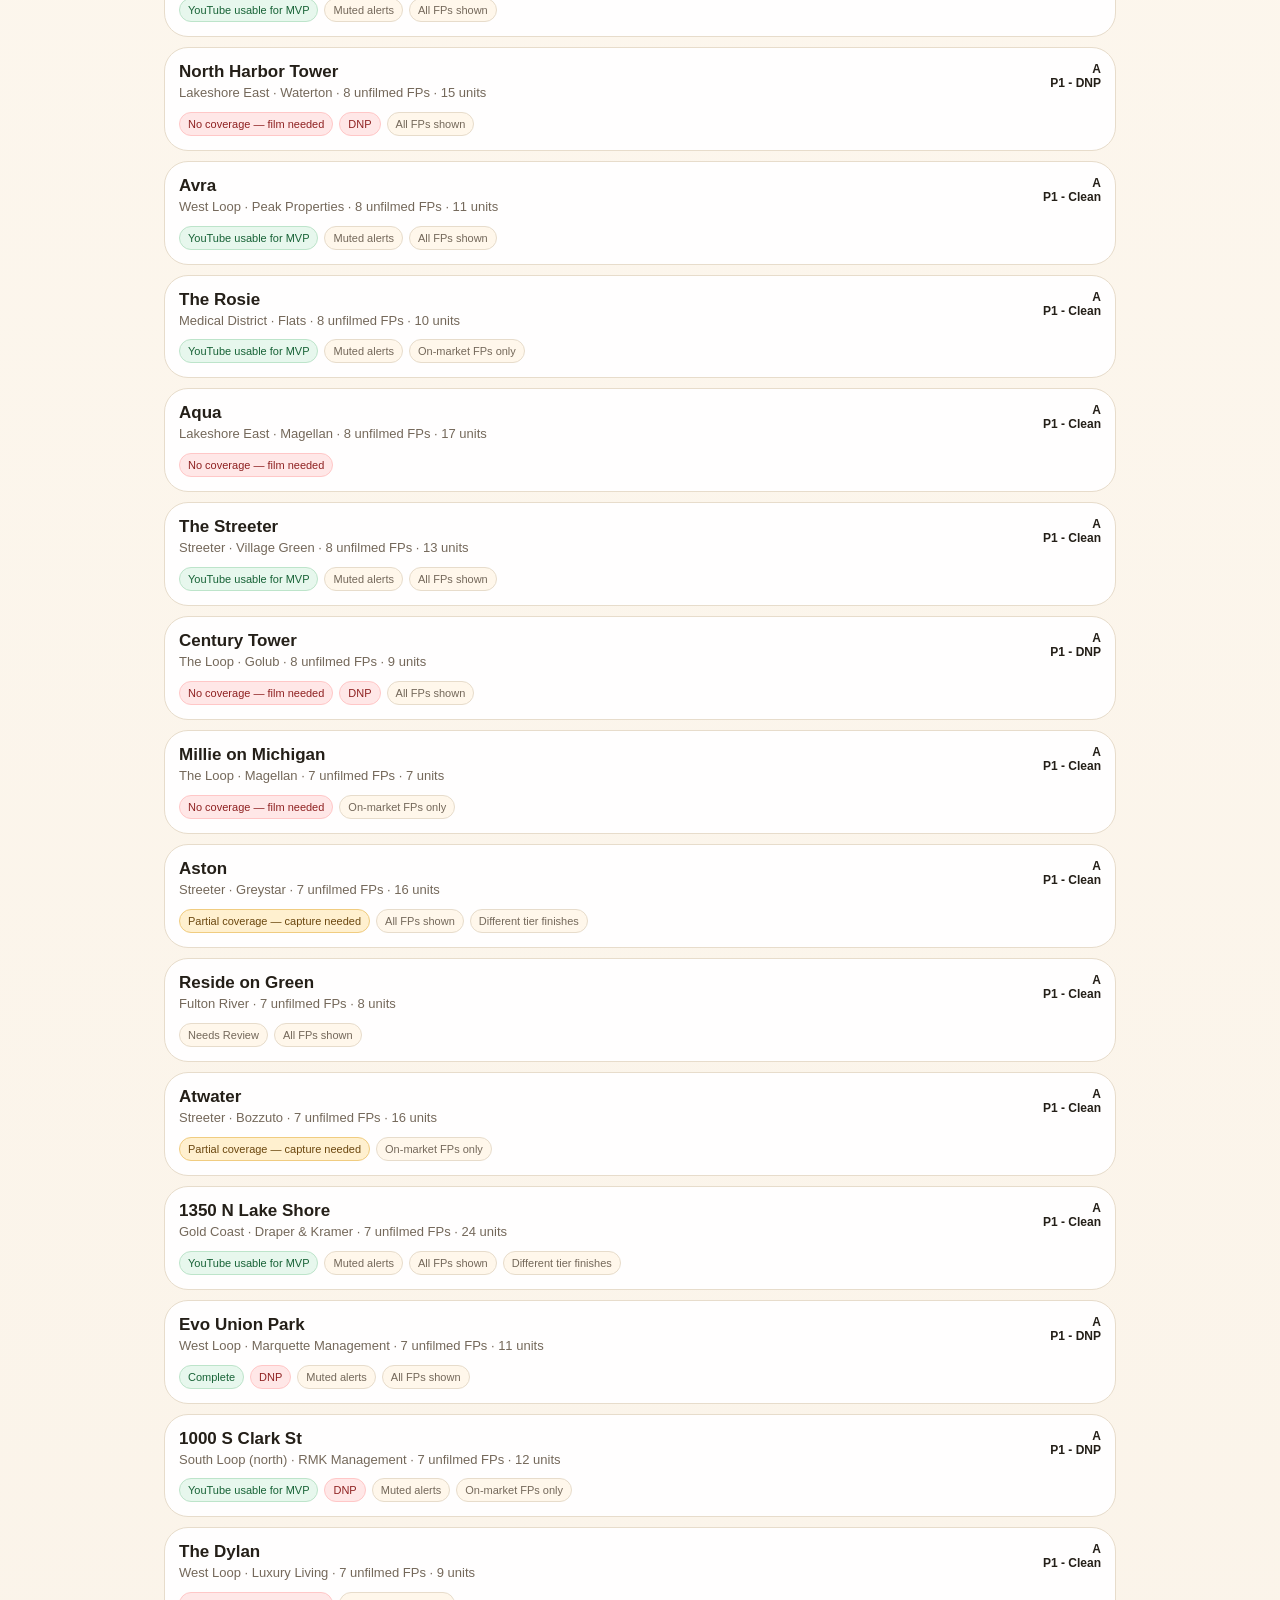
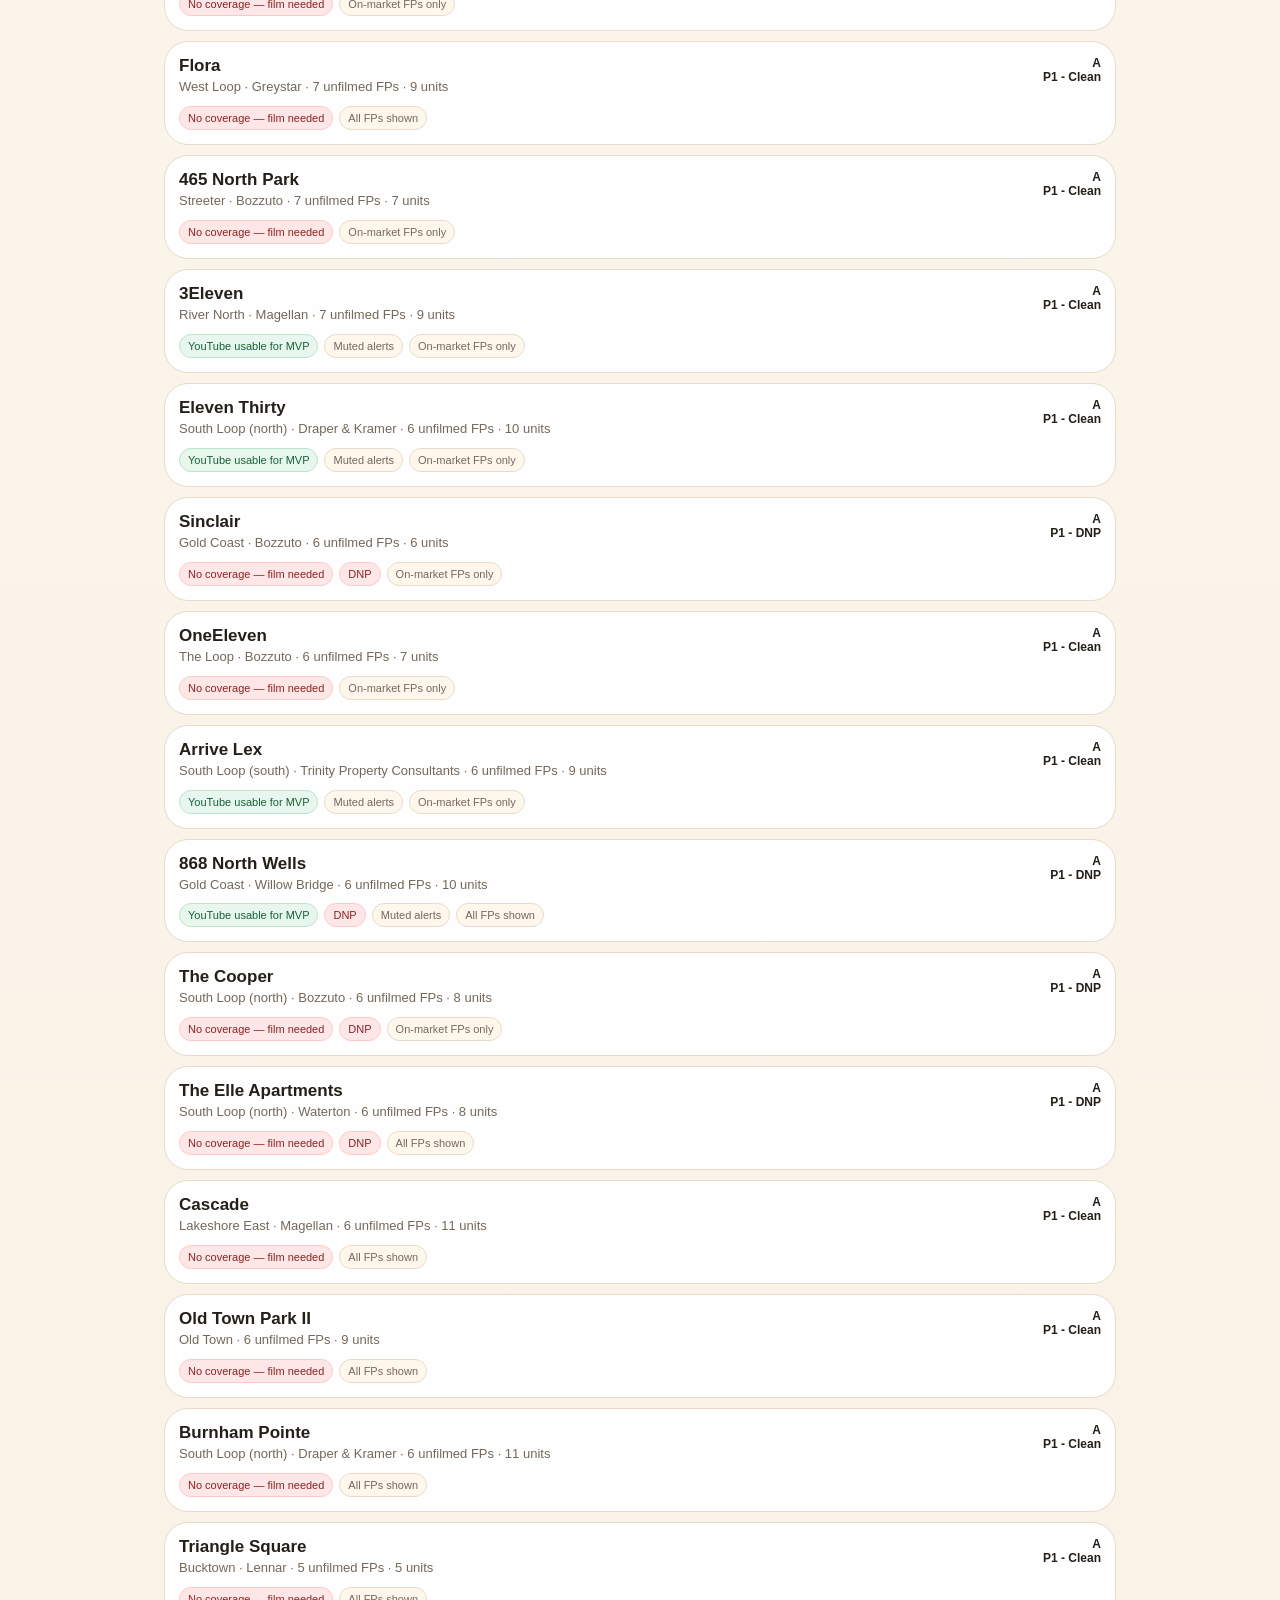
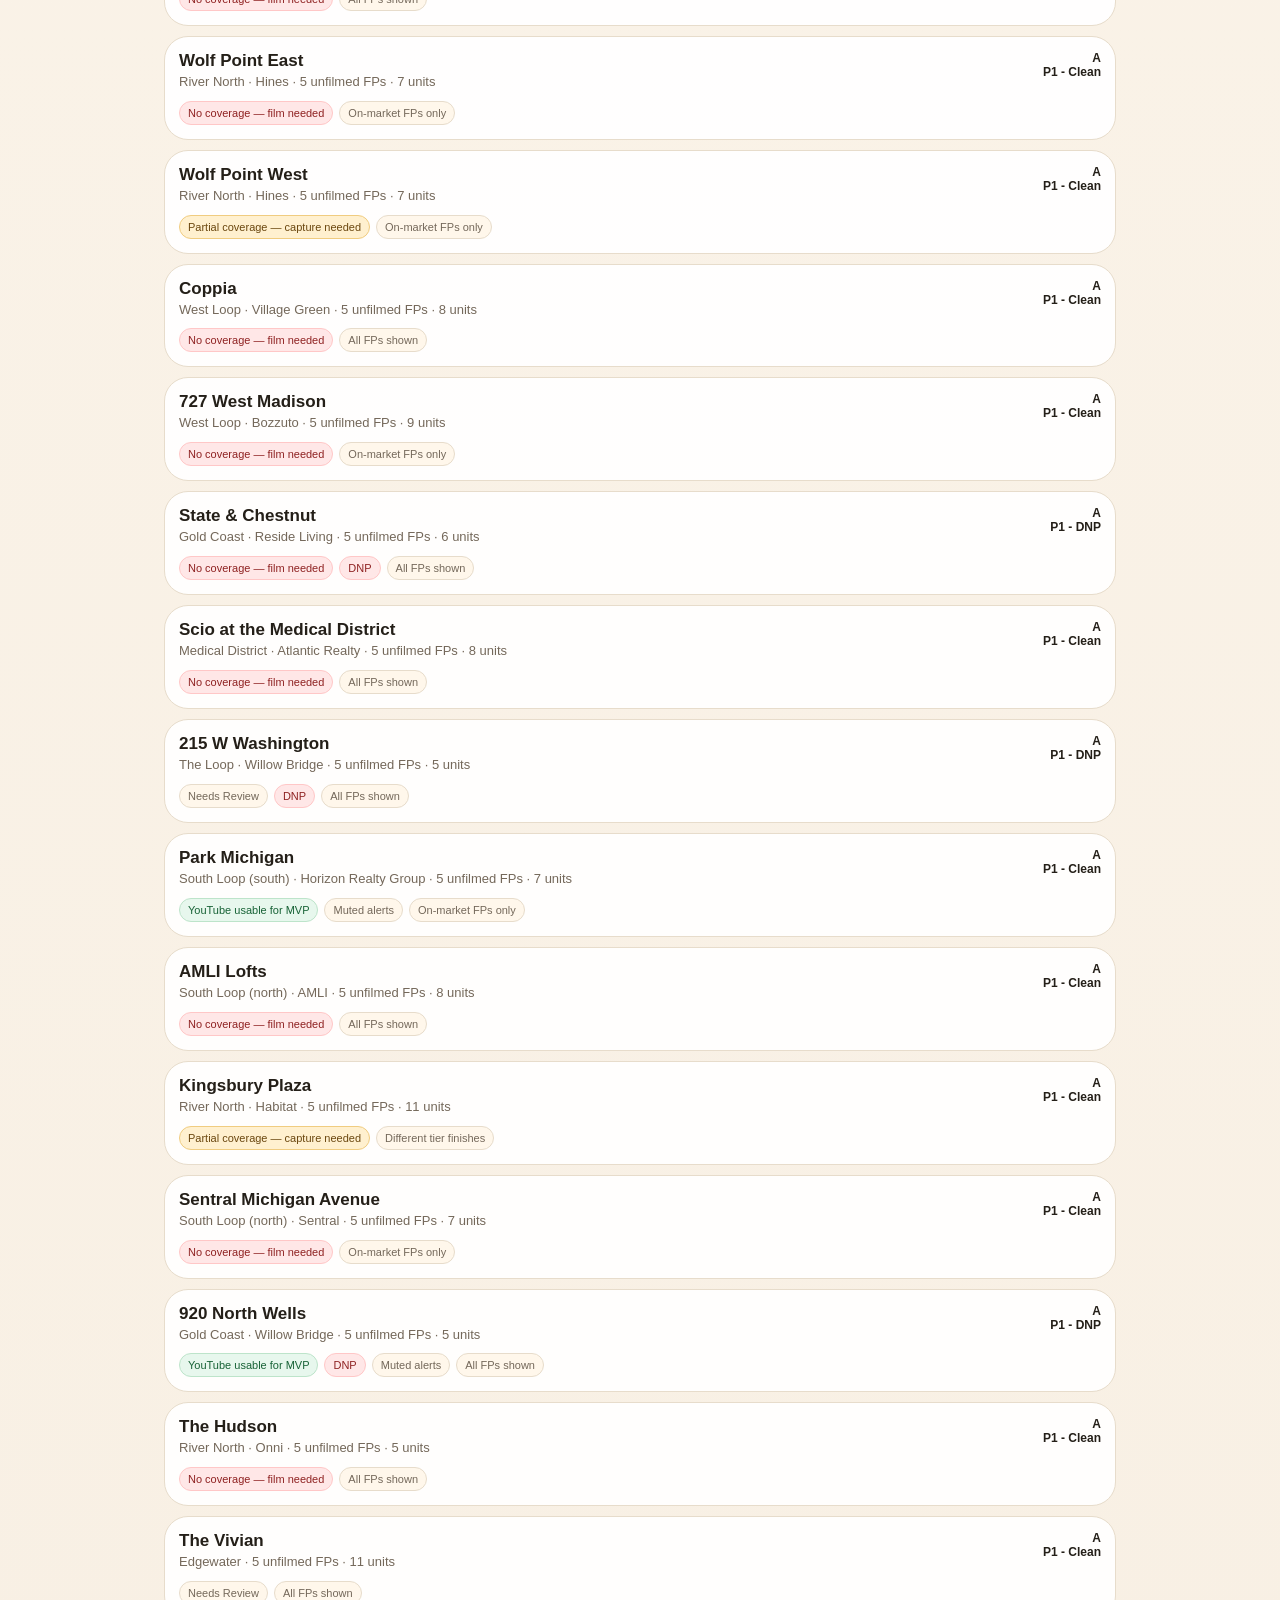
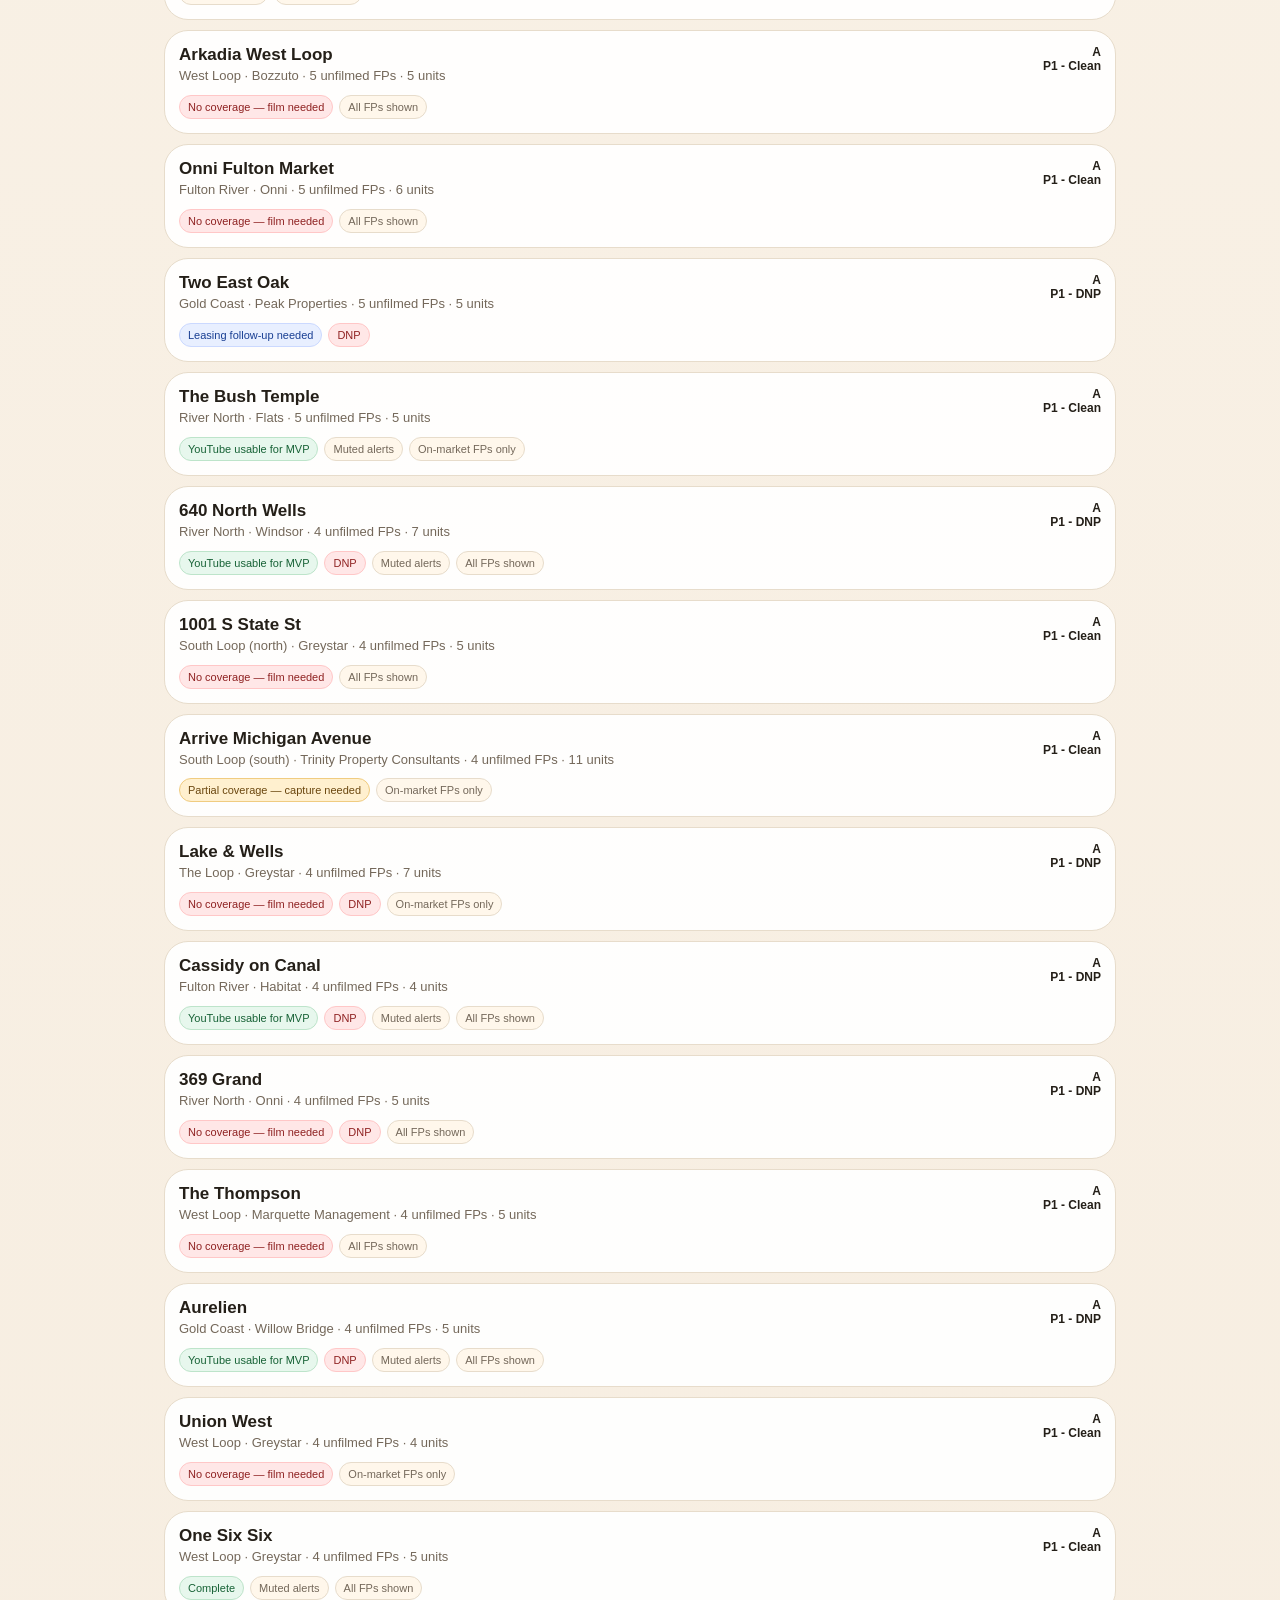
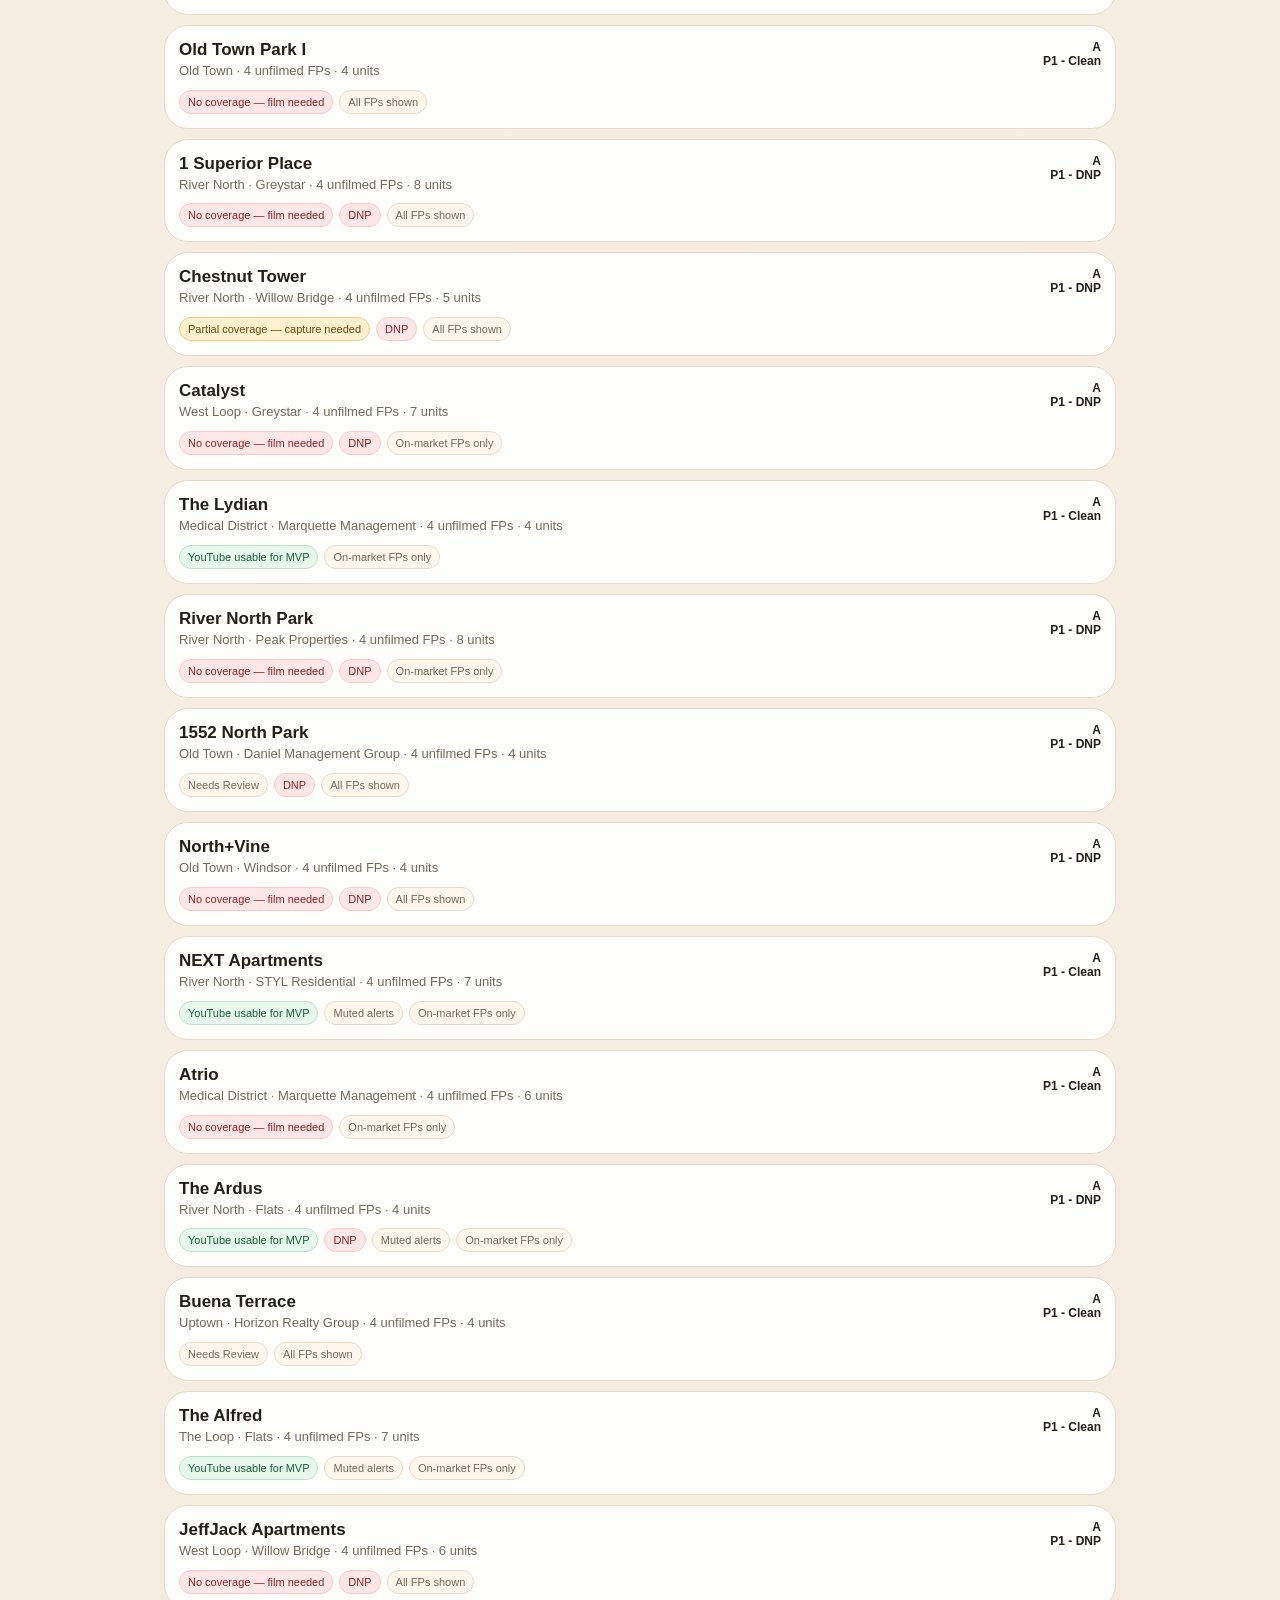
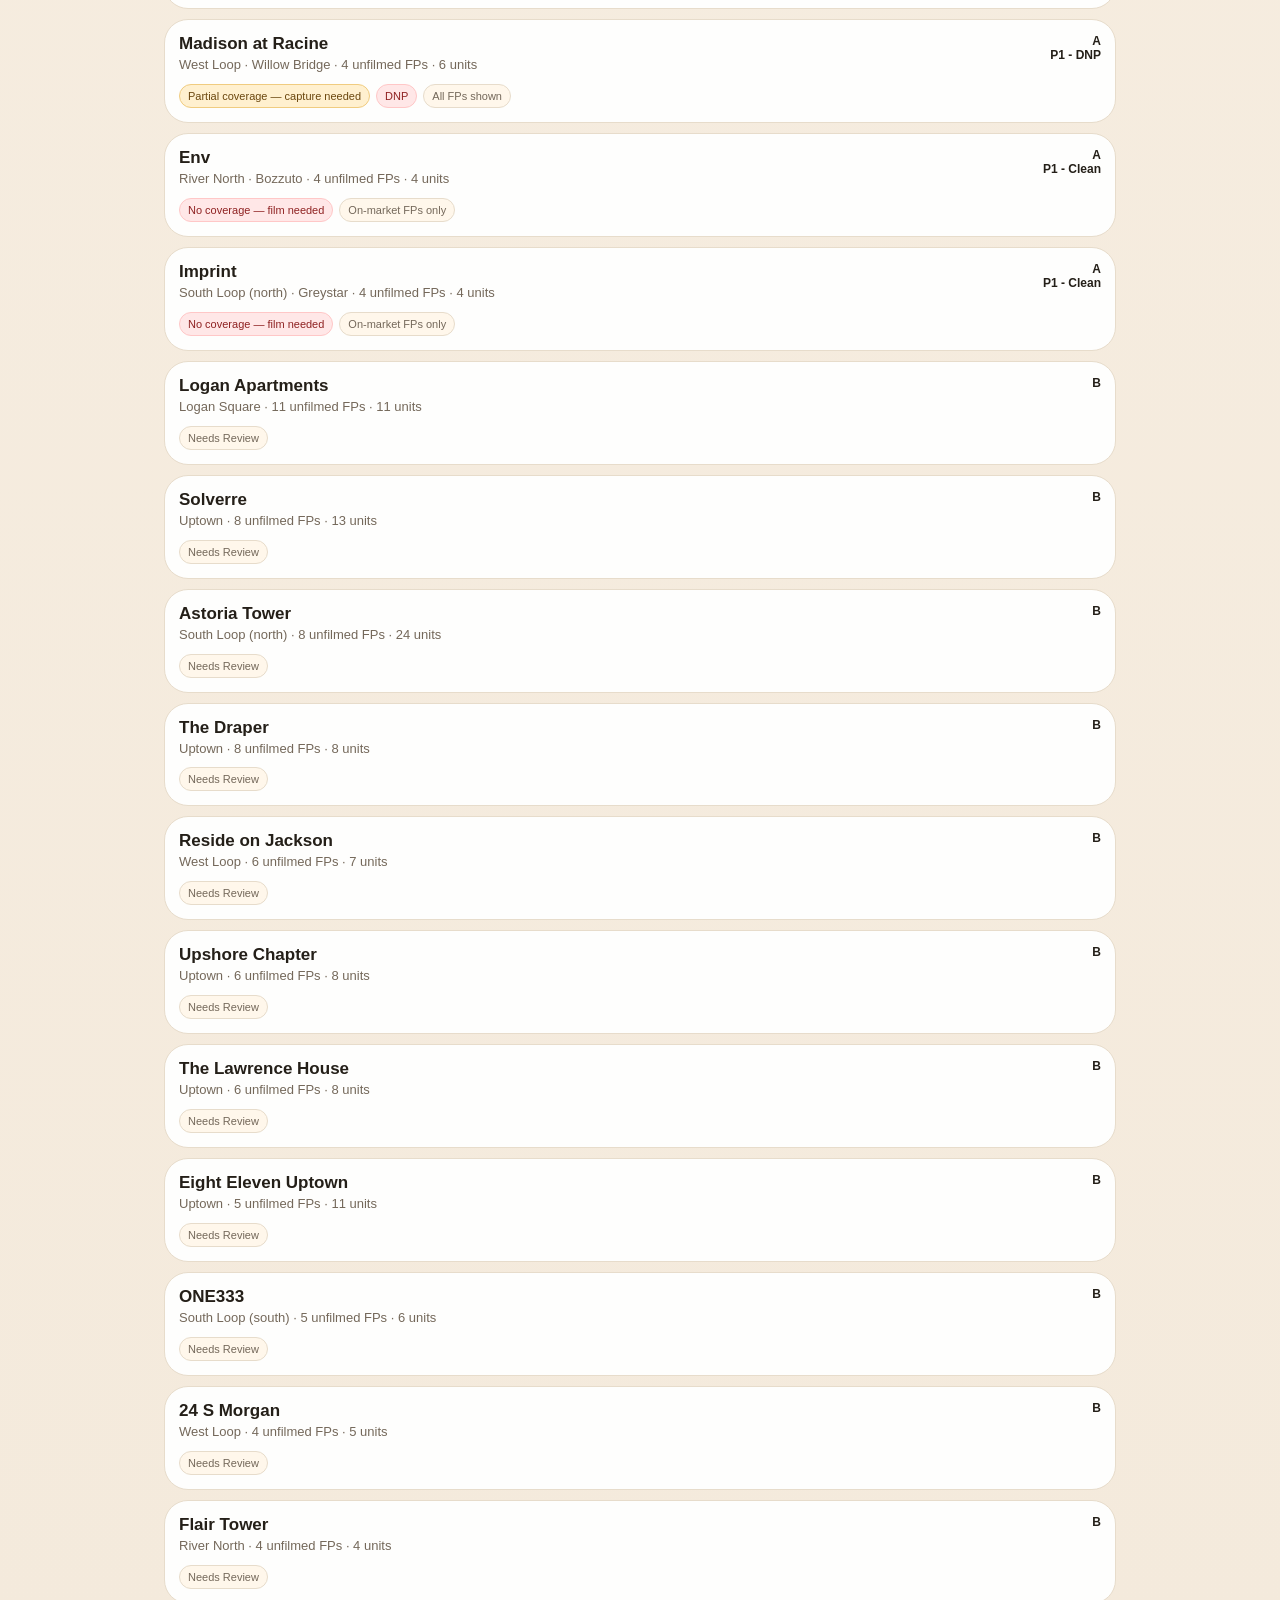
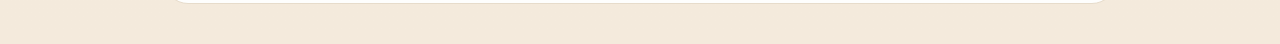
==== commit 64c35993: "Refresh daily capture opportunities" ====
--- a/docs/index.html
+++ b/docs/index.html
@@ -10,7 +10,7 @@
   <meta name="apple-mobile-web-app-capable" content="yes" />
   <meta name="apple-mobile-web-app-title" content="myAPT Ops" />
   <title>myAPT Field Ops</title>
-  <link rel="stylesheet" href="styles.css?v=20260514-daily-threshold-4" />
+  <link rel="stylesheet" href="styles.css?v=20260521-daily-refresh" />
 </head>
 <body>
   <div class="app" id="app">
@@ -233,6 +233,6 @@
 
   <div class="toast" id="toast"></div>
   <script src="seed-data.js?v=20260512-partner-status-tap"></script>
-  <script src="app.js?v=20260514-daily-threshold-4"></script>
+  <script src="app.js?v=20260521-daily-refresh"></script>
 </body>
 </html>
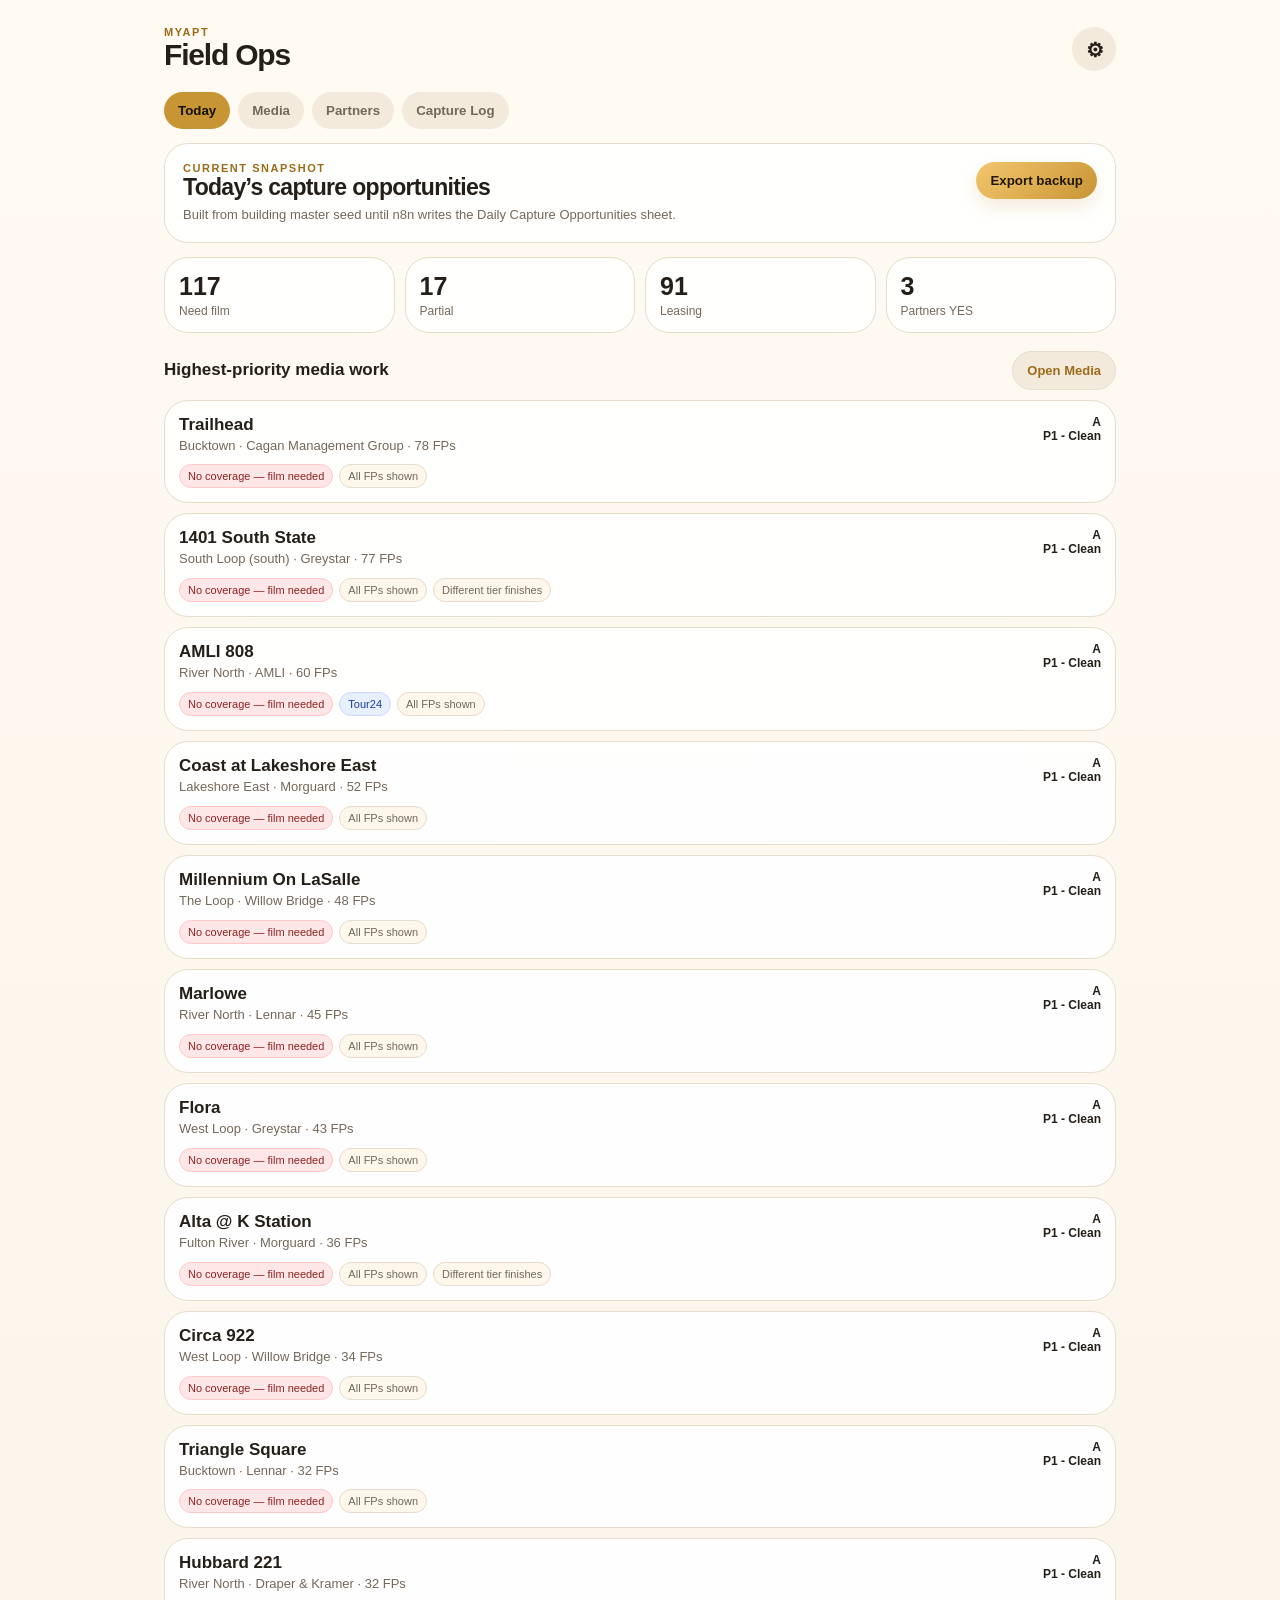
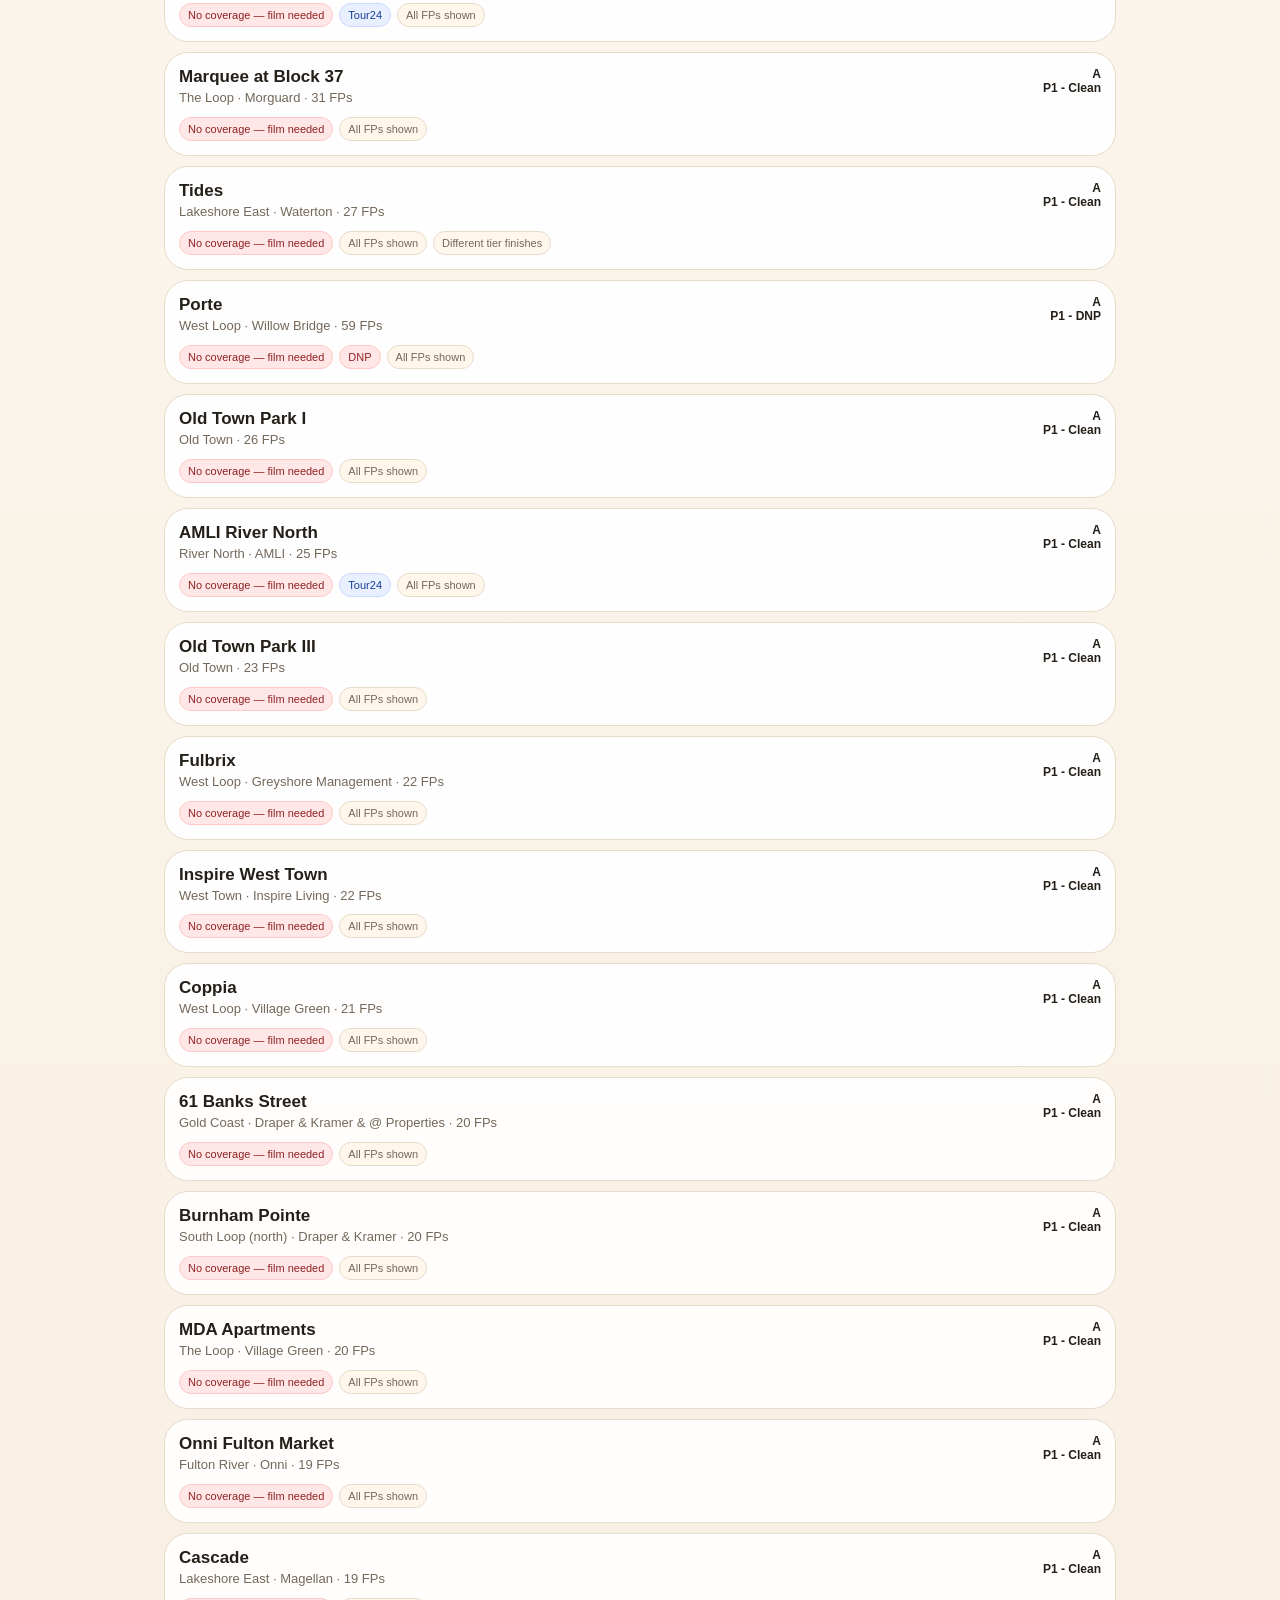
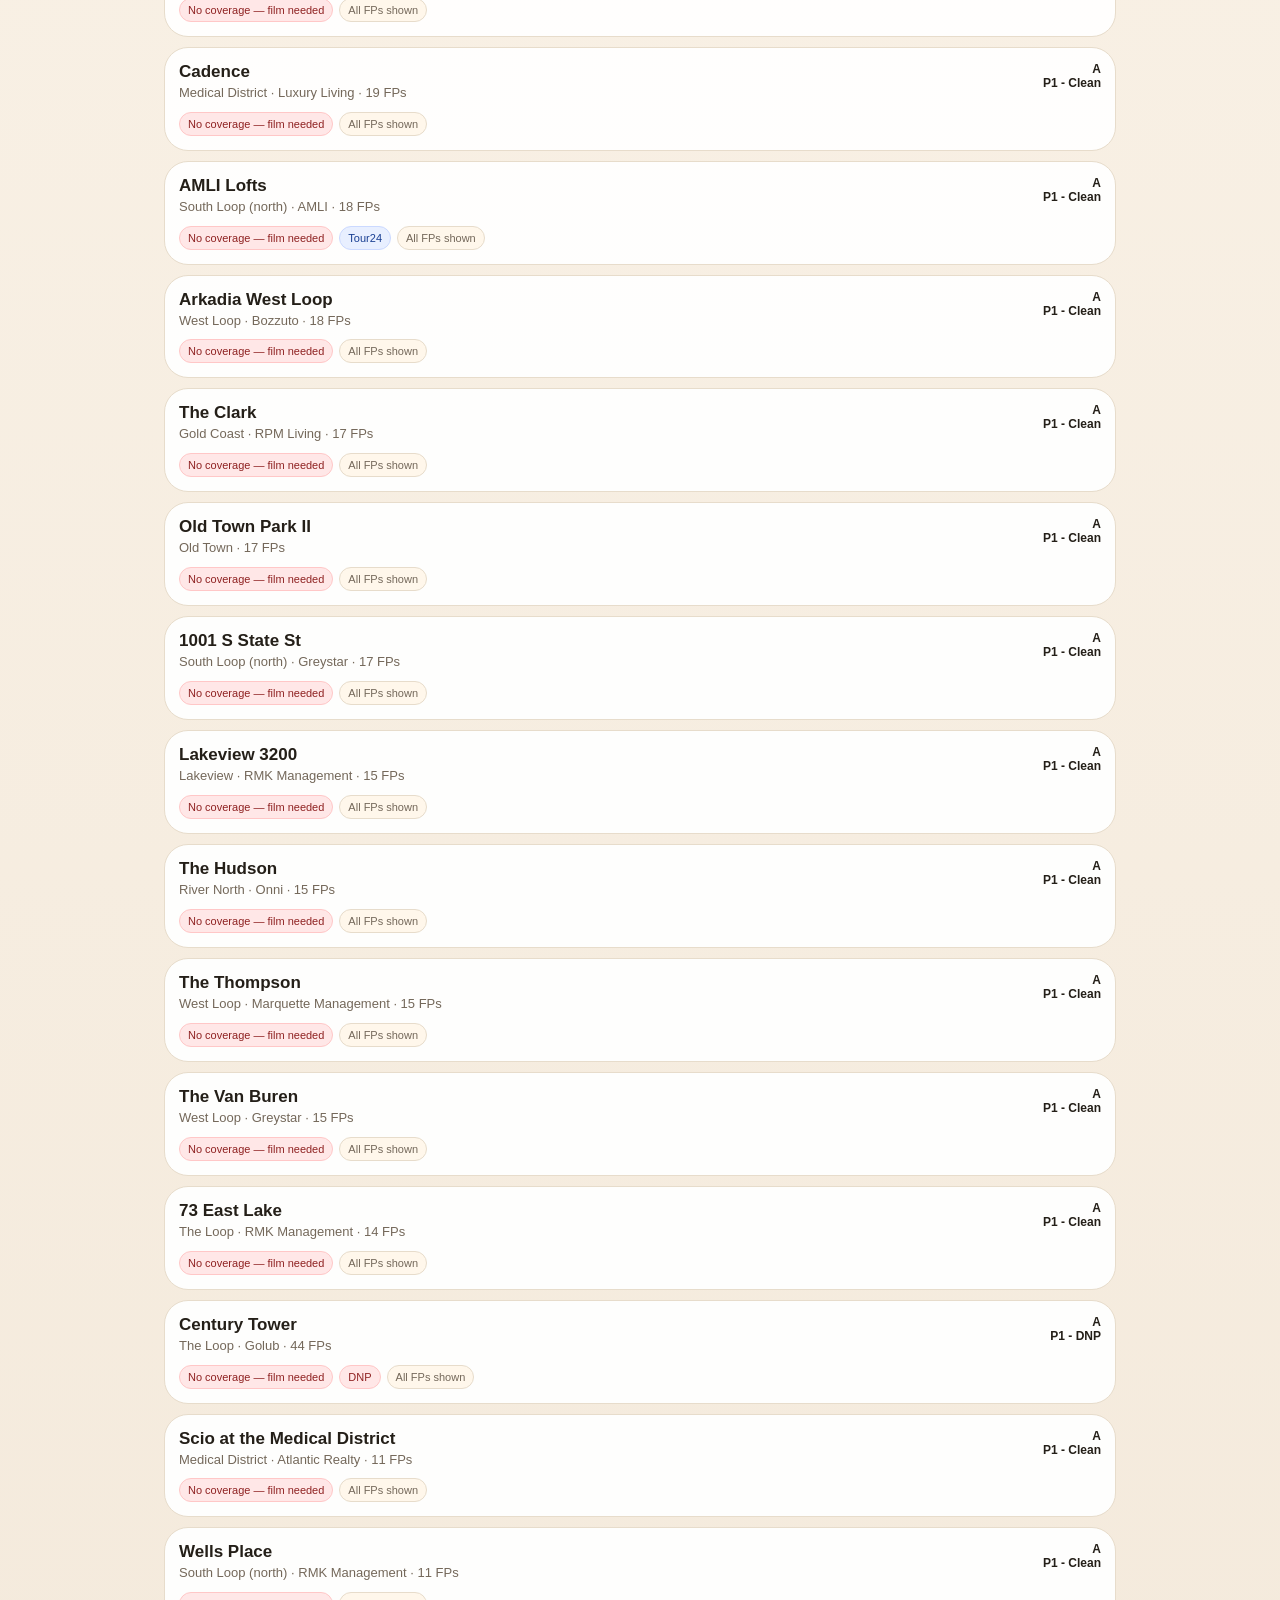
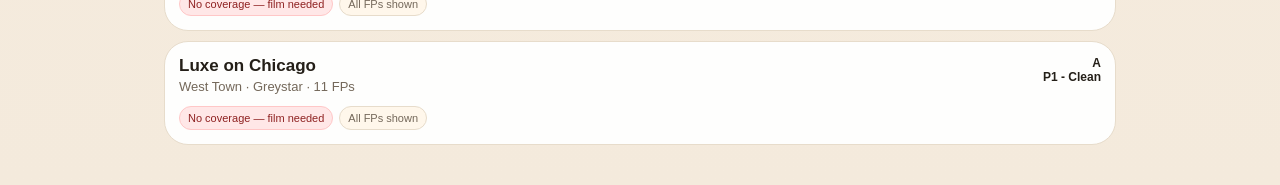
==== commit bc1f98fe: "Refresh media tracker from Inventory LIVE" ====
--- a/docs/index.html
+++ b/docs/index.html
@@ -10,7 +10,7 @@
   <meta name="apple-mobile-web-app-capable" content="yes" />
   <meta name="apple-mobile-web-app-title" content="myAPT Ops" />
   <title>myAPT Field Ops</title>
-  <link rel="stylesheet" href="styles.css?v=20260521-daily-refresh" />
+  <link rel="stylesheet" href="styles.css?v=20260531-inventory-live" />
 </head>
 <body>
   <div class="app" id="app">
@@ -233,6 +233,6 @@
 
   <div class="toast" id="toast"></div>
   <script src="seed-data.js?v=20260512-partner-status-tap"></script>
-  <script src="app.js?v=20260521-daily-refresh"></script>
+  <script src="app.js?v=20260531-inventory-live"></script>
 </body>
 </html>
